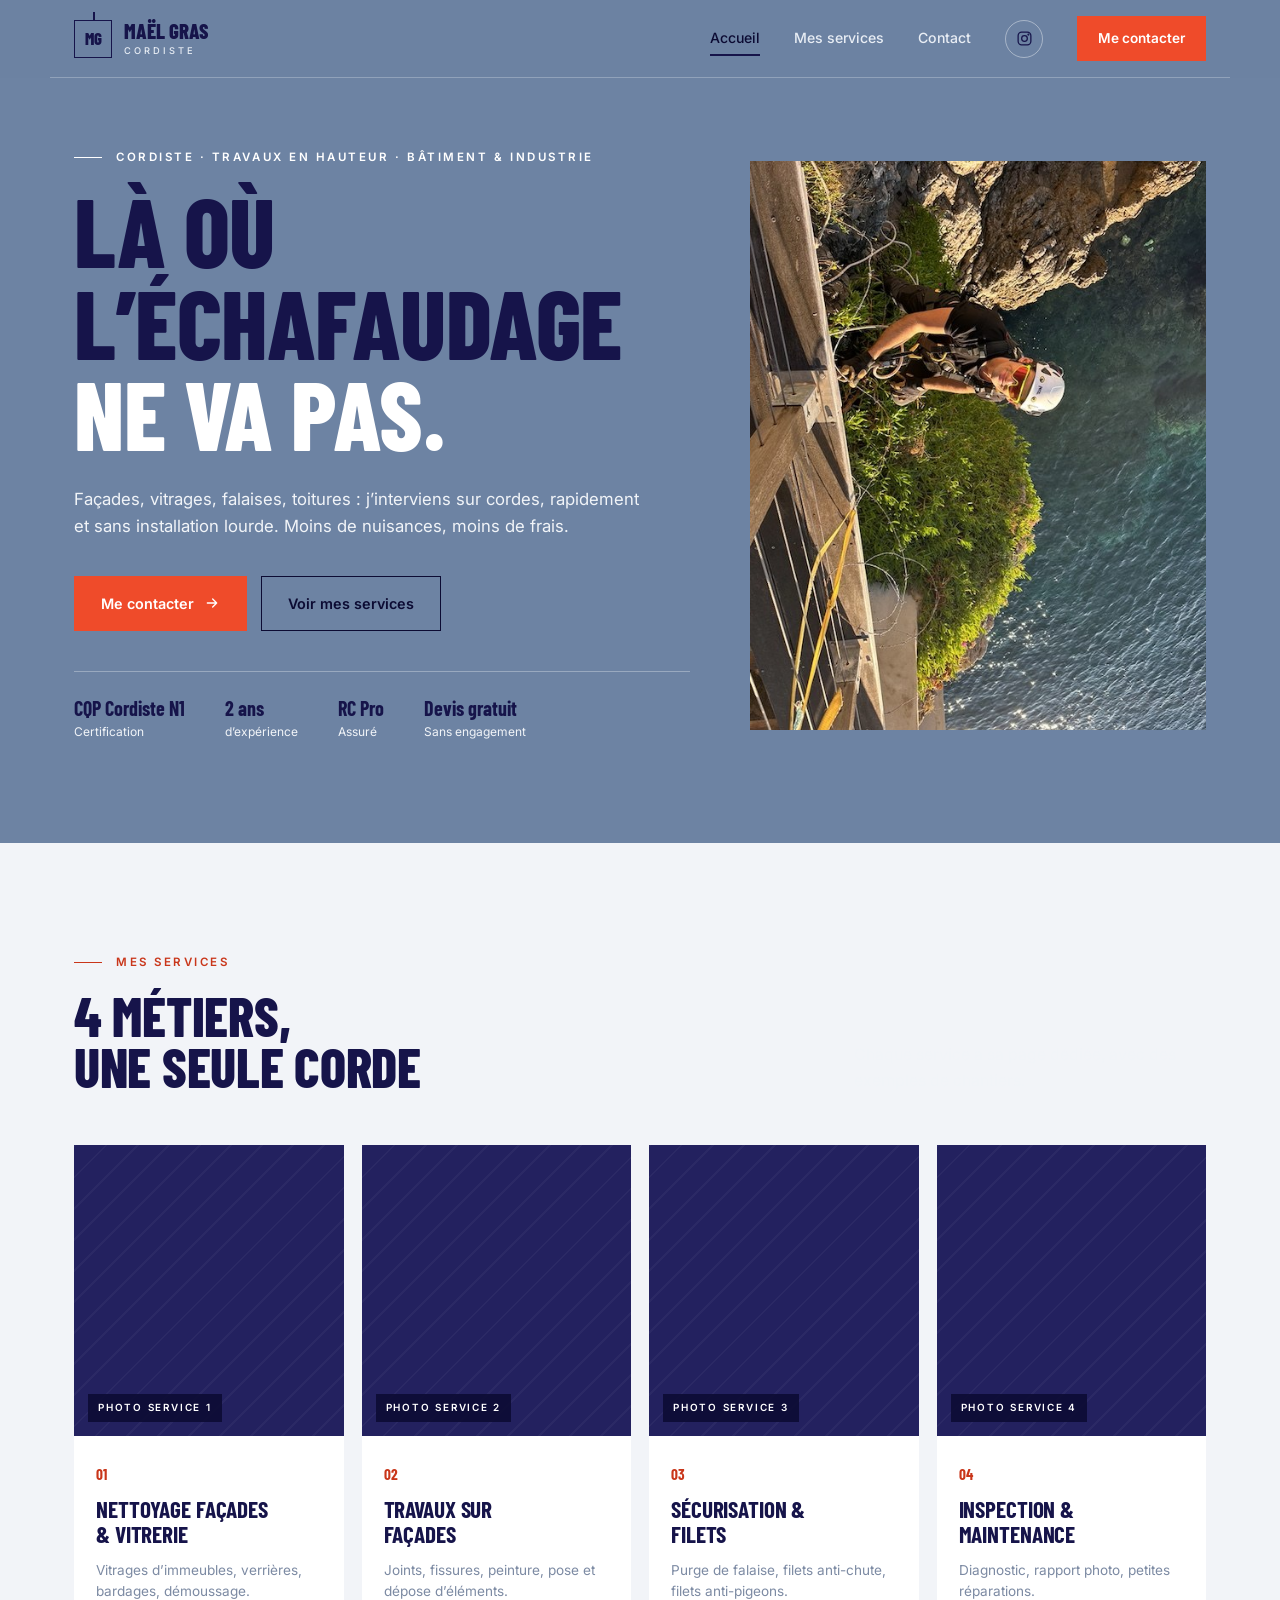
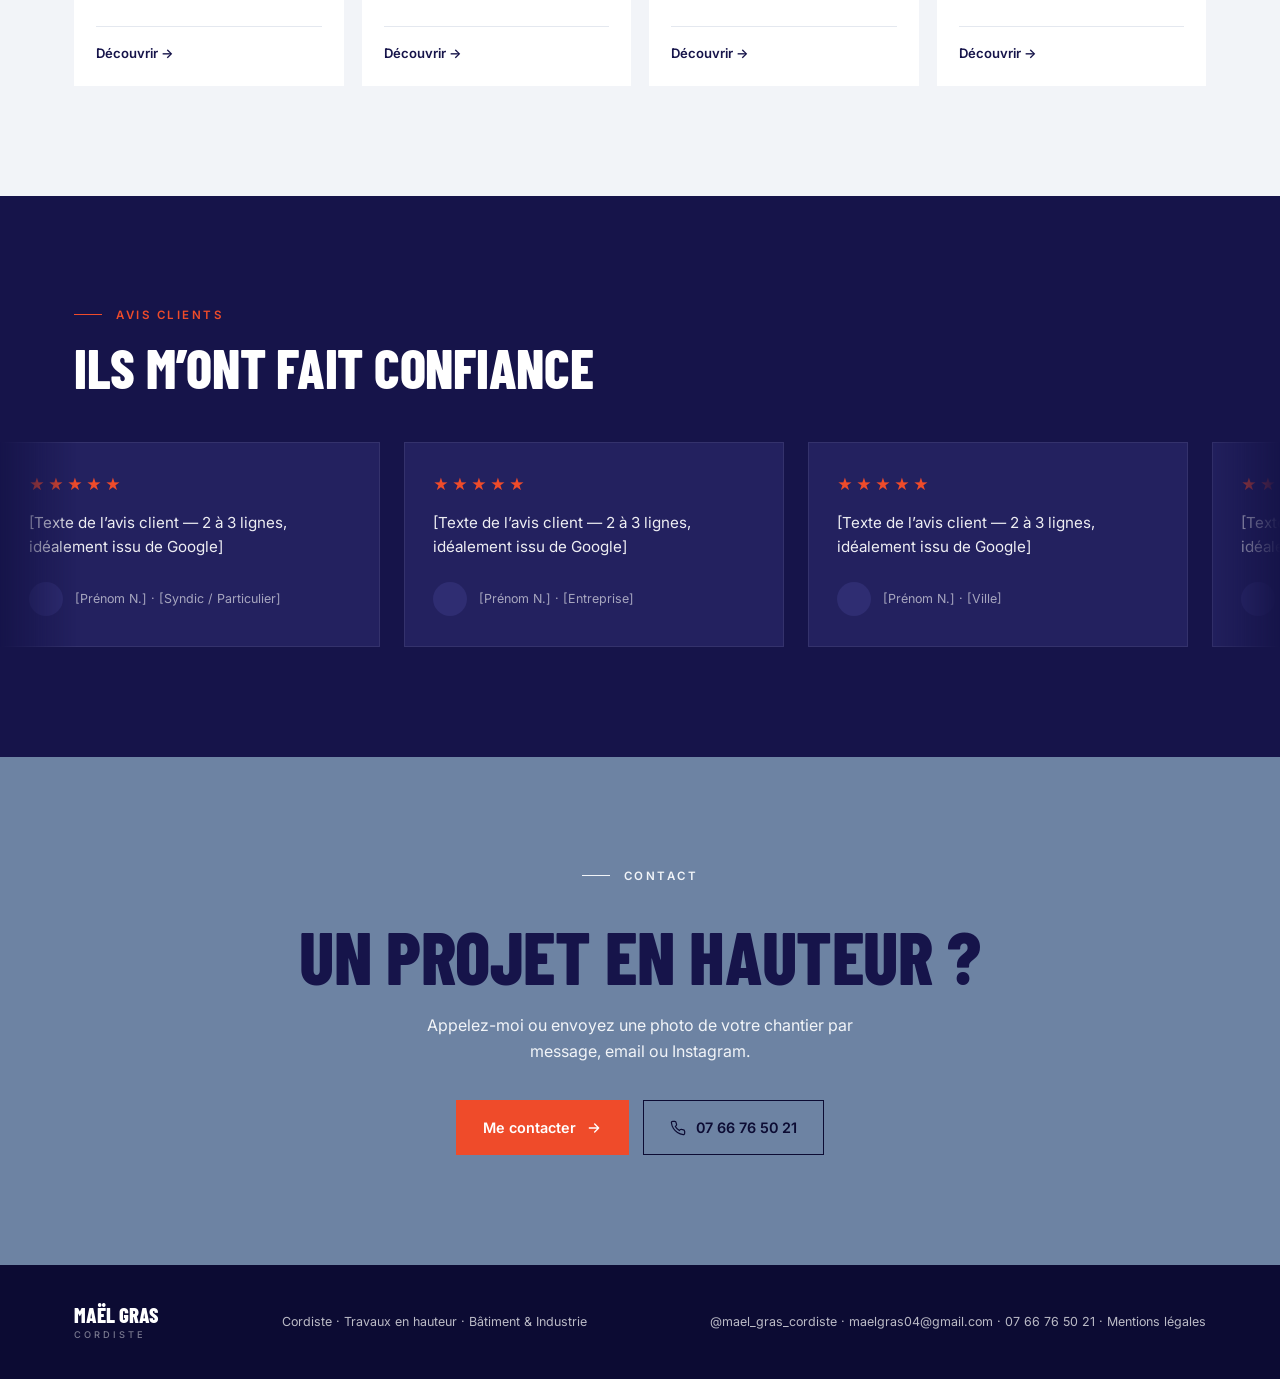
==== index.html @ 6c063305 "Accueil : nouvelle photo en bord de falaise Co-Authored-By: Claude Opus 5.5 <noreply@anthropic.com> " ====
<!doctype html>
<html lang="fr">
<head>
  <meta charset="utf-8">
  <meta name="viewport" content="width=device-width, initial-scale=1">
  <title>Maël Gras — Cordiste · Travaux en hauteur, bâtiment & industrie</title>
  <meta name="description" content="Maël Gras, cordiste : nettoyage de façades et vitrerie, travaux sur façades, sécurisation et filets, inspection et maintenance. Interventions sur cordes, sans échafaudage.">
  <meta name="theme-color" content="#16144a">
  <link rel="icon" href="data:image/svg+xml,%3Csvg xmlns='http://www.w3.org/2000/svg' viewBox='0 0 64 64'%3E%3Crect width='64' height='64' fill='%2316144a'/%3E%3Ctext x='32' y='43' font-family='Arial' font-weight='700' font-size='28' fill='%23ef4b2a' text-anchor='middle'%3EMG%3C/text%3E%3C/svg%3E">
  <link rel="preconnect" href="https://fonts.googleapis.com">
  <link rel="preconnect" href="https://fonts.gstatic.com" crossorigin>
  <link href="https://fonts.googleapis.com/css2?family=Barlow+Condensed:wght@700;800&amp;family=Inter:wght@400;500;600;700&amp;display=swap" rel="stylesheet">
  <link rel="stylesheet" href="assets/css/style.css">
</head>
<body>

<header class="site-header">
  <div class="wrap">
    <a class="brand" href="index.html" aria-label="Maël Gras, cordiste — accueil">
      <span class="brand-mark">MG</span>
      <span class="brand-name">Maël Gras<small>CORDISTE</small></span>
    </a>
    <button class="menu-toggle" type="button" aria-label="Ouvrir le menu" aria-expanded="false" aria-controls="main-nav"><svg viewBox="0 0 24 24" fill="none" stroke="currentColor" stroke-width="2" stroke-linecap="round" aria-hidden="true"><path d="M4 7h16M4 12h16M4 17h16"/></svg></button>
    <nav class="main-nav" id="main-nav" aria-label="Navigation principale">
      <a class="nav-link" href="index.html" aria-current="page">Accueil</a>
      <a class="nav-link" href="index.html#services">Mes services</a>
      <a class="nav-link" href="contact.html">Contact</a>
      <a class="icon-btn" href="https://www.instagram.com/mael_gras_cordiste/" target="_blank" rel="noopener" aria-label="Instagram @mael_gras_cordiste"><svg viewBox="0 0 24 24" fill="none" stroke="currentColor" stroke-width="1.8" stroke-linecap="round" stroke-linejoin="round" aria-hidden="true"><rect x="3" y="3" width="18" height="18" rx="5"/><circle cx="12" cy="12" r="4"/><circle cx="17.5" cy="6.5" r=".6" fill="currentColor"/></svg></a>
      <a class="btn btn-primary" href="contact.html">Me contacter</a>
    </nav>
  </div>
</header>

<main>
  <section class="hero">
    <div class="wrap">
      <div>
        <p class="eyebrow">Cordiste · Travaux en hauteur · Bâtiment &amp; Industrie</p>
        <h1>Là où<br>l’échafaudage<br><span class="accent">ne va pas.</span></h1>
        <p class="lead">Façades, vitrages, falaises, toitures : j’interviens sur cordes, rapidement et sans installation lourde. Moins de nuisances, moins de frais.</p>
        <div class="btn-row">
          <a class="btn btn-primary" href="contact.html">Me contacter <svg viewBox="0 0 24 24" fill="none" stroke="currentColor" stroke-width="2" stroke-linecap="round" stroke-linejoin="round" aria-hidden="true"><path d="M5 12h14M13 6l6 6-6 6"/></svg></a>
          <a class="btn btn-outline" href="#services">Voir mes services</a>
        </div>
        <div class="proofs">
          <div><strong>CQP Cordiste N1</strong><span>Certification</span></div>
          <div><strong>2 ans</strong><span>d’expérience</span></div>
          <div><strong>RC Pro</strong><span>Assuré</span></div>
          <div><strong>Devis gratuit</strong><span>Sans engagement</span></div>
        </div>
      </div>
      <div class="media"><img src="assets/img/mael-gras-cordiste-falaise.jpg" width="535" height="715" alt="Maël Gras, cordiste, sur cordes en bord de falaise au-dessus de la mer" fetchpriority="high"></div>
    </div>
  </section>

  <section class="section bg-beige" id="services">
    <div class="wrap">
      <div class="section-head">
        <div>
          <p class="eyebrow">Mes services</p>
          <h2>4 métiers,<br>une seule corde</h2>
        </div>
        <p>Chaque service a sa page dédiée, avec des exemples de chantiers.</p>
      </div>
      <div class="services-grid">
        <a class="service-card" href="nettoyage-facades-vitrerie.html">
          <div class="media"><span class="tag">Photo service 1</span></div>
          <div class="body">
            <span class="num">01</span>
            <h3>Nettoyage façades<br>&amp; vitrerie</h3>
            <p>Vitrages d’immeubles, verrières, bardages, démoussage.</p>
            <span class="more">Découvrir →</span>
          </div>
        </a>
        <a class="service-card" href="travaux-sur-facades.html">
          <div class="media"><span class="tag">Photo service 2</span></div>
          <div class="body">
            <span class="num">02</span>
            <h3>Travaux sur<br>façades</h3>
            <p>Joints, fissures, peinture, pose et dépose d’éléments.</p>
            <span class="more">Découvrir →</span>
          </div>
        </a>
        <a class="service-card" href="securisation-filets.html">
          <div class="media"><span class="tag">Photo service 3</span></div>
          <div class="body">
            <span class="num">03</span>
            <h3>Sécurisation &amp;<br>filets</h3>
            <p>Purge de falaise, filets anti-chute, filets anti-pigeons.</p>
            <span class="more">Découvrir →</span>
          </div>
        </a>
        <a class="service-card" href="inspection-maintenance.html">
          <div class="media"><span class="tag">Photo service 4</span></div>
          <div class="body">
            <span class="num">04</span>
            <h3>Inspection &amp;<br>maintenance</h3>
            <p>Diagnostic, rapport photo, petites réparations.</p>
            <span class="more">Découvrir →</span>
          </div>
        </a>
      </div>
    </div>
  </section>

  <section class="section bg-navy on-dark" id="avis">
    <div class="wrap">
      <div class="reviews-head">
        <div>
          <p class="eyebrow">Avis clients</p>
          <h2>Ils m’ont fait confiance</h2>
        </div>
      </div>
    </div>
    <div class="marquee" tabindex="0" aria-label="Avis clients (défilement, pause au survol)">
      <div class="marquee-track">
          <figure class="review">
            <div class="stars" aria-label="5 étoiles sur 5">★★★★★</div>
            <blockquote>[Texte de l’avis client — 2 à 3 lignes, idéalement issu de Google]</blockquote>
            <footer><span class="avatar" aria-hidden="true"></span><span>[Prénom N.] · [Syndic / Particulier]</span></footer>
          </figure>
          <figure class="review">
            <div class="stars" aria-label="5 étoiles sur 5">★★★★★</div>
            <blockquote>[Texte de l’avis client — 2 à 3 lignes, idéalement issu de Google]</blockquote>
            <footer><span class="avatar" aria-hidden="true"></span><span>[Prénom N.] · [Entreprise]</span></footer>
          </figure>
          <figure class="review">
            <div class="stars" aria-label="5 étoiles sur 5">★★★★★</div>
            <blockquote>[Texte de l’avis client — 2 à 3 lignes, idéalement issu de Google]</blockquote>
            <footer><span class="avatar" aria-hidden="true"></span><span>[Prénom N.] · [Ville]</span></footer>
          </figure>
          <figure class="review">
            <div class="stars" aria-label="5 étoiles sur 5">★★★★★</div>
            <blockquote>[Texte de l’avis client — 2 à 3 lignes, idéalement issu de Google]</blockquote>
            <footer><span class="avatar" aria-hidden="true"></span><span>[Prénom N.] · [Ville]</span></footer>
          </figure>
      </div>
    </div>
  </section>

  <section class="section cta-center">
    <div class="wrap">
      <p class="eyebrow center">Contact</p>
      <h2>Un projet en hauteur ?</h2>
      <p>Appelez-moi ou envoyez une photo de votre chantier par message, email ou Instagram.</p>
      <div class="btn-row">
        <a class="btn btn-primary" href="contact.html">Me contacter <svg viewBox="0 0 24 24" fill="none" stroke="currentColor" stroke-width="2" stroke-linecap="round" stroke-linejoin="round" aria-hidden="true"><path d="M5 12h14M13 6l6 6-6 6"/></svg></a>
        <a class="btn btn-outline" href="tel:+33766765021"><svg viewBox="0 0 24 24" fill="none" stroke="currentColor" stroke-width="1.8" stroke-linecap="round" stroke-linejoin="round" aria-hidden="true"><path d="M22 16.9v3a2 2 0 0 1-2.2 2 19.8 19.8 0 0 1-8.6-3.1 19.5 19.5 0 0 1-6-6A19.8 19.8 0 0 1 2.1 4.2 2 2 0 0 1 4.1 2h3a2 2 0 0 1 2 1.7c.1.9.4 1.8.7 2.7a2 2 0 0 1-.5 2.1L8 9.8a16 16 0 0 0 6 6l1.3-1.3a2 2 0 0 1 2.1-.4c.9.3 1.8.6 2.7.7a2 2 0 0 1 1.7 2z"/></svg> 07 66 76 50 21</a>
      </div>
    </div>
  </section>
</main>

<footer class="site-footer">
  <div class="wrap">
    <a class="brand-name" href="index.html" style="text-decoration:none">Maël Gras<small>CORDISTE</small></a>
    <span>Cordiste · Travaux en hauteur · Bâtiment &amp; Industrie</span>
    <span>
      <a href="https://www.instagram.com/mael_gras_cordiste/" target="_blank" rel="noopener">@mael_gras_cordiste</a> ·
      <a href="mailto:maelgras04@gmail.com">maelgras04@gmail.com</a> ·
      <a href="tel:+33766765021">07 66 76 50 21</a> ·
      <a href="mentions-legales.html">Mentions légales</a>
    </span>
  </div>
</footer>

<script src="assets/js/main.js"></script>
</body>
</html>
---- assets/css/style.css ----
/* ==========================================================
   Maël Gras — Cordiste
   Feuille de style commune à toutes les pages
   ========================================================== */

:root {
  --navy: #16144a;
  --navy-2: #23215f;
  --navy-3: #0c0b33;
  --orange: #ef4b2a;
  --orange-dark: #c9361a;
  --beige: #f2f4f8;
  --beige-line: #dde2eb;
  --white: #ffffff;
  --text: #16144a;
  --muted: #7c8aa3;
  --line: #e4e8ef;

  --font-title: "Barlow Condensed", "Arial Narrow", sans-serif;
  --font-body: "Inter", system-ui, -apple-system, "Segoe UI", Roboto, Arial, sans-serif;

  --wrap: 1180px;
  --gutter: 24px;
}

*, *::before, *::after { box-sizing: border-box; }

html { scroll-behavior: smooth; }

body {
  margin: 0;
  font-family: var(--font-body);
  font-size: 16px;
  line-height: 1.6;
  color: var(--text);
  background: var(--white);
  -webkit-font-smoothing: antialiased;
}

img { max-width: 100%; display: block; }
a { color: inherit; }

.wrap {
  max-width: var(--wrap);
  margin: 0 auto;
  padding: 0 var(--gutter);
}

/* ---------- Typo ---------- */

.display,
h1, h2, h3 {
  font-family: var(--font-title);
  font-weight: 800;
  text-transform: uppercase;
  line-height: 0.95;
  letter-spacing: -0.005em;
  margin: 0;
  color: var(--navy);
}

h1 { font-size: clamp(3rem, 7.5vw, 6.2rem); }
h2 { font-size: clamp(2.2rem, 4.6vw, 3.4rem); }
h3 { font-size: 1.45rem; font-weight: 700; line-height: 1.1; }

.accent { color: var(--orange); }

.eyebrow {
  display: flex;
  align-items: center;
  gap: 14px;
  margin: 0 0 18px;
  font-size: 0.72rem;
  font-weight: 600;
  letter-spacing: 0.22em;
  text-transform: uppercase;
  color: var(--orange-dark);
}
.eyebrow::before {
  content: "";
  width: 28px;
  height: 1px;
  background: currentColor;
}
.eyebrow.center { justify-content: center; }
.on-dark .eyebrow { color: var(--orange); }

.lead {
  font-size: 1.05rem;
  color: var(--muted);
  max-width: 34em;
}

/* ---------- Boutons ---------- */

.btn {
  display: inline-flex;
  align-items: center;
  justify-content: center;
  gap: 10px;
  padding: 15px 26px;
  font-family: var(--font-body);
  font-size: 0.9rem;
  font-weight: 600;
  text-decoration: none;
  border: 1.5px solid transparent;
  cursor: pointer;
  transition: background .2s, color .2s, border-color .2s, transform .2s;
}
.btn:hover { transform: translateY(-1px); }
.btn svg { width: 16px; height: 16px; flex: none; }

.btn-primary { background: var(--orange); color: var(--white); }
.btn-primary:hover { background: var(--orange-dark); }

.btn-outline { border-color: var(--navy); color: var(--navy); background: transparent; }
.btn-outline:hover { background: var(--navy); color: var(--white); }

.btn-navy { background: var(--navy); color: var(--white); }
.btn-navy:hover { background: var(--navy-3); }

.btn-row { display: flex; flex-wrap: wrap; gap: 14px; }

/* ---------- En-tête ---------- */

.site-header {
  position: sticky;
  top: 0;
  z-index: 50;
  background: rgba(255, 255, 255, 0.96);
  backdrop-filter: blur(8px);
}
.site-header .wrap {
  display: flex;
  align-items: center;
  justify-content: space-between;
  gap: 24px;
  height: 78px;
  border-bottom: 1px solid var(--line);
}

.brand {
  display: flex;
  align-items: center;
  gap: 12px;
  text-decoration: none;
}
.brand-mark {
  position: relative;
  display: grid;
  place-items: center;
  width: 38px;
  height: 38px;
  border: 1.5px solid var(--navy);
  font-family: var(--font-title);
  font-weight: 800;
  font-size: 1.05rem;
  color: var(--navy);
}
.brand-mark::before { /* la corde */
  content: "";
  position: absolute;
  top: -9px;
  left: 50%;
  width: 1.5px;
  height: 9px;
  background: var(--navy);
}
.brand-name {
  display: flex;
  flex-direction: column;
  font-family: var(--font-title);
  font-weight: 800;
  font-size: 1.3rem;
  line-height: 1;
  text-transform: uppercase;
  color: var(--navy);
}
.brand-name small {
  font-family: var(--font-body);
  font-size: 0.58rem;
  font-weight: 500;
  letter-spacing: 0.32em;
  color: var(--muted);
  margin-top: 4px;
}

.main-nav {
  display: flex;
  align-items: center;
  gap: 34px;
}
.main-nav a.nav-link {
  position: relative;
  color: #8a9bb5;
  font-size: 0.88rem;
  font-weight: 500;
  text-decoration: none;
  padding: 6px 0;
}
.main-nav a.nav-link::after {
  content: "";
  position: absolute;
  left: 0; right: 0; bottom: 0;
  height: 1.5px;
  background: var(--navy);
  transform: scaleX(0);
  transition: transform .2s;
}
.main-nav a.nav-link:hover,
.main-nav a.nav-link[aria-current="page"] { color: var(--navy); }
.main-nav a.nav-link:hover::after,
.main-nav a.nav-link[aria-current="page"]::after { transform: scaleX(1); }

.icon-btn {
  display: grid;
  place-items: center;
  width: 38px;
  height: 38px;
  border: 1px solid var(--line);
  border-radius: 50%;
  color: var(--navy);
  transition: background .2s, color .2s;
}
.icon-btn:hover { background: var(--navy); color: var(--white); }
.icon-btn svg { width: 17px; height: 17px; }

.main-nav .btn { padding: 11px 20px; font-size: 0.85rem; }

.menu-toggle {
  display: none;
  width: 44px;
  height: 44px;
  border: 1px solid var(--line);
  background: var(--white);
  cursor: pointer;
  color: var(--navy);
}
.menu-toggle svg { width: 22px; height: 22px; }

/* ---------- Sections ---------- */

.section { padding: 110px 0; }
.section.tight { padding: 80px 0; }
.bg-beige { background: var(--beige); }
.bg-navy { background: var(--navy); color: var(--white); }
.bg-navy h2, .bg-navy h3 { color: var(--white); }
.bg-orange { background: var(--orange); }

.section-head {
  display: flex;
  align-items: flex-end;
  justify-content: space-between;
  gap: 32px;
  flex-wrap: wrap;
  margin-bottom: 52px;
}
.section-head p:not(.eyebrow) { margin: 0; max-width: 22em; color: var(--muted); }

.note {
  font-size: 0.72rem;
  font-weight: 600;
  color: var(--orange-dark);
}

/* ---------- Photos / emplacements ---------- */

.media {
  position: relative;
  overflow: hidden;
  background:
    repeating-linear-gradient(135deg, rgba(255,255,255,.035) 0 2px, transparent 2px 22px),
    var(--navy-2);
}
.media img {
  width: 100%;
  height: 100%;
  object-fit: cover;
}
.media.sunset {
  background:
    repeating-linear-gradient(135deg, rgba(255,255,255,.035) 0 2px, transparent 2px 22px),
    linear-gradient(175deg, #1b2a4e 0%, #3d5680 45%, #9fb2cf 75%, #d9b9c0 100%);
}
.media .tag {
  position: absolute;
  left: 14px;
  bottom: 14px;
  padding: 6px 10px;
  background: rgba(12, 11, 51, 0.88);
  color: var(--white);
  font-size: 0.62rem;
  font-weight: 600;
  letter-spacing: 0.18em;
  text-transform: uppercase;
}
.media.sunset .tag { background: rgba(22, 20, 74, 0.8); }

/* ---------- Accueil : hero ---------- */

.hero { padding: 70px 0 100px; }
.hero .wrap {
  display: grid;
  grid-template-columns: 1.15fr 0.85fr;
  gap: 60px;
  align-items: center;
}
.hero h1 { margin-bottom: 28px; }
.hero .lead { margin: 0 0 36px; }
.hero .media { aspect-ratio: 4 / 5; }
.hero .media img { object-position: 50% 35%; }

.proofs {
  display: grid;
  grid-template-columns: repeat(4, auto);
  justify-content: start;
  gap: 40px;
  margin-top: 40px;
  padding-top: 26px;
  border-top: 1px solid var(--beige-line);
}
.proofs strong {
  display: block;
  font-family: var(--font-title);
  font-weight: 700;
  font-size: 1.25rem;
  line-height: 1;
}
.proofs span { font-size: 0.75rem; color: var(--muted); }

/* ---------- Accueil : cartes services ---------- */

.services-grid {
  display: grid;
  grid-template-columns: repeat(4, 1fr);
  gap: 18px;
}
.service-card {
  display: flex;
  flex-direction: column;
  background: var(--white);
  text-decoration: none;
  transition: transform .25s, box-shadow .25s;
}
.service-card:hover {
  transform: translateY(-4px);
  box-shadow: 0 18px 40px rgba(22, 20, 74, 0.12);
}
.service-card .media { aspect-ratio: 1 / 1.08; }
.service-card .body {
  display: flex;
  flex-direction: column;
  flex: 1;
  padding: 26px 22px 22px;
}
.num {
  font-family: var(--font-title);
  font-weight: 700;
  font-size: 0.95rem;
  color: var(--orange-dark);
  margin-bottom: 10px;
}
.service-card h3 { margin-bottom: 12px; }
.service-card p { margin: 0 0 24px; font-size: 0.85rem; color: var(--muted); line-height: 1.55; }
.service-card .more {
  margin-top: auto;
  padding-top: 16px;
  border-top: 1px solid var(--line);
  font-size: 0.82rem;
  font-weight: 600;
}
.service-card:hover .more { color: var(--orange-dark); }

/* ---------- Accueil : avis (bandeau défilant) ---------- */

.reviews-head {
  display: flex;
  align-items: center;
  justify-content: space-between;
  gap: 24px;
  flex-wrap: wrap;
  margin-bottom: 48px;
}
.marquee {
  overflow: hidden;
  -webkit-mask-image: linear-gradient(90deg, transparent, #000 6%, #000 94%, transparent);
          mask-image: linear-gradient(90deg, transparent, #000 6%, #000 94%, transparent);
}
.marquee-track {
  display: flex;
  gap: 24px;
  width: max-content;
  animation: marquee 45s linear infinite;
}
.marquee:hover .marquee-track,
.marquee:focus-within .marquee-track { animation-play-state: paused; }
@keyframes marquee {
  to { transform: translateX(calc(-50% - 12px)); }
}
.review {
  margin: 0;
  width: 380px;
  flex: none;
  padding: 30px 28px;
  background: var(--navy-2);
  border: 1px solid rgba(255, 255, 255, 0.08);
}
.stars { color: var(--orange); letter-spacing: 3px; font-size: 0.95rem; }
.review blockquote {
  margin: 14px 0 22px;
  font-size: 0.95rem;
  line-height: 1.6;
  color: rgba(255, 255, 255, 0.92);
}
.review footer {
  display: flex;
  align-items: center;
  gap: 12px;
  font-size: 0.78rem;
  color: rgba(255, 255, 255, 0.6);
}
.avatar {
  width: 34px;
  height: 34px;
  border-radius: 50%;
  background: #2f2d72;
  display: grid;
  place-items: center;
  font-weight: 600;
  color: var(--white);
  font-size: 0.8rem;
}

/* ---------- Bloc CTA centré ---------- */

.cta-center { text-align: center; }
.cta-center h2 { font-size: clamp(2.6rem, 6vw, 4.6rem); margin-bottom: 22px; }
.cta-center p { margin: 0 auto 36px; max-width: 30em; color: var(--muted); }
.cta-center .btn-row { justify-content: center; }

/* ---------- Pages services ---------- */

.breadcrumb {
  padding: 18px 0 0;
  font-size: 0.75rem;
  color: var(--muted);
}
.breadcrumb a { text-decoration: none; }
.breadcrumb a:hover { text-decoration: underline; }
.breadcrumb strong { color: var(--navy); font-weight: 600; }

.service-hero { padding: 40px 0 90px; }
.service-hero .wrap {
  display: grid;
  grid-template-columns: 1fr 1fr;
  gap: 60px;
  align-items: center;
}
.service-hero .kicker {
  font-family: var(--font-title);
  font-weight: 700;
  font-size: 1.05rem;
  color: var(--orange-dark);
  margin-bottom: 18px;
}
.service-hero h1 { font-size: clamp(3rem, 6.4vw, 5.2rem); margin-bottom: 26px; }
.service-hero .lead { margin: 0 0 34px; }
.service-hero .media { aspect-ratio: 1 / 1.1; }

.checklist {
  display: grid;
  grid-template-columns: repeat(3, 1fr);
  margin: 0;
  padding: 0;
  list-style: none;
  background: var(--white);
  border: 1px solid var(--beige-line);
}
.checklist li {
  display: flex;
  align-items: center;
  gap: 14px;
  padding: 22px 24px;
  font-size: 0.9rem;
  font-weight: 500;
  border-bottom: 1px solid var(--beige-line);
}
.checklist li:nth-last-child(-n+3) { border-bottom: 0; }
.check {
  flex: none;
  display: grid;
  place-items: center;
  width: 22px;
  height: 22px;
  border-radius: 50%;
  background: var(--orange);
  color: var(--white);
}
.check svg { width: 12px; height: 12px; }

.steps {
  display: grid;
  grid-template-columns: repeat(4, 1fr);
  gap: 20px;
  margin: 0;
  padding: 0;
  list-style: none;
}
.steps li {
  padding-top: 22px;
  border-top: 1px solid rgba(255, 255, 255, 0.18);
}
.steps li:first-child { border-top: 2px solid var(--orange); }
.steps .num { color: var(--orange); }
.steps h3 { font-size: 1.3rem; margin-bottom: 10px; }
.steps p { margin: 0; font-size: 0.85rem; color: rgba(255, 255, 255, 0.7); }

.gallery {
  display: grid;
  grid-template-columns: 2fr 1fr 1fr;
  grid-template-rows: 1fr 1fr;
  gap: 10px;
  aspect-ratio: 2 / 1;
}
.gallery .media { cursor: zoom-in; border: 0; padding: 0; width: 100%; height: 100%; }
.gallery .media:focus-visible { outline: 3px solid var(--orange); outline-offset: 2px; }
.gallery .main { grid-row: 1 / 3; }
.gallery .before-after {
  grid-column: 2 / 4;
  display: grid;
  grid-template-columns: 1fr 1fr;
}
.gallery .before-after .media.before { background-color: #3a3970; }

.cta-band { padding: 60px 0; }
.cta-band .wrap {
  display: flex;
  align-items: center;
  justify-content: space-between;
  gap: 24px;
  flex-wrap: wrap;
}
.cta-band h2 { font-size: clamp(2rem, 4.4vw, 3.2rem); }
.cta-band .btn-outline { border-color: var(--navy); }

.other-services {
  display: grid;
  grid-template-columns: repeat(3, 1fr);
  gap: 16px;
}
.other-services a {
  display: flex;
  align-items: center;
  justify-content: space-between;
  gap: 16px;
  padding: 26px 24px;
  border: 1px solid var(--beige-line);
  font-family: var(--font-title);
  font-weight: 700;
  font-size: 1.3rem;
  text-transform: uppercase;
  line-height: 1.05;
  text-decoration: none;
  transition: background .2s, color .2s, border-color .2s;
}
.other-services a:hover { background: var(--navy); color: var(--white); border-color: var(--navy); }

/* ---------- Page contact ---------- */

.contact-hero { padding: 70px 0 60px; }
.contact-hero .wrap {
  display: grid;
  grid-template-columns: 1fr 1fr;
  gap: 60px;
  align-items: end;
}
.contact-hero .lead { margin: 0 0 12px; }

.contact-cards {
  display: grid;
  grid-template-columns: repeat(3, 1fr);
  gap: 16px;
  padding-bottom: 100px;
}
.contact-card {
  display: flex;
  flex-direction: column;
  border: 1px solid var(--beige-line);
}
.contact-card .body { padding: 28px 24px 26px; flex: 1; }
.contact-card .ico {
  display: grid;
  place-items: center;
  width: 44px;
  height: 44px;
  margin-bottom: 26px;
  border-radius: 50%;
  background: var(--beige);
  color: var(--navy);
}
.contact-card .ico svg { width: 18px; height: 18px; }
.contact-card .label {
  font-size: 0.68rem;
  font-weight: 600;
  letter-spacing: 0.2em;
  text-transform: uppercase;
  color: var(--muted);
}
.contact-card .value {
  display: block;
  margin: 8px 0 12px;
  font-family: var(--font-title);
  font-weight: 700;
  font-size: 1.9rem;
  line-height: 1.05;
  text-decoration: none;
  overflow-wrap: anywhere;
}
.contact-card p { margin: 0; font-size: 0.85rem; color: var(--muted); }
.contact-card .actions {
  display: flex;
  border-top: 1px solid var(--beige-line);
}
.contact-card .actions a {
  flex: 1;
  padding: 18px 12px;
  text-align: center;
  font-size: 0.85rem;
  font-weight: 600;
  text-decoration: none;
  transition: background .2s, color .2s;
}
.contact-card .actions a:hover { background: var(--beige); }

.contact-card.featured { background: var(--navy); border-color: var(--navy); color: var(--white); }
.contact-card.featured .ico { background: var(--orange); }
.contact-card.featured .label,
.contact-card.featured p { color: rgba(255, 255, 255, 0.72); }
.contact-card.featured .actions { border-top-color: rgba(255, 255, 255, 0.15); }
.contact-card.featured .actions a:first-child { background: var(--orange); color: var(--white); }
.contact-card.featured .actions a:first-child:hover { background: var(--orange-dark); color: var(--white); }
.contact-card.featured .actions a:last-child:hover { background: var(--navy-3); }

.tips {
  display: grid;
  grid-template-columns: 0.8fr 1fr;
  gap: 80px;
}
.tips h2 { margin-bottom: 20px; }
.tips > div > p { margin: 0; color: rgba(255, 255, 255, 0.72); }
.tips ol { margin: 0; padding: 0; list-style: none; border-top: 1px solid rgba(255, 255, 255, 0.15); }
.tips li {
  display: grid;
  grid-template-columns: 44px 1fr;
  padding: 20px 0;
  border-bottom: 1px solid rgba(255, 255, 255, 0.15);
}
.tips li .num { margin: 0; color: var(--orange); font-size: 1.05rem; }
.tips li strong { display: block; font-weight: 500; }
.tips li span { font-size: 0.8rem; color: rgba(255, 255, 255, 0.6); }

.zone {
  display: grid;
  grid-template-columns: 1fr 1fr;
  gap: 60px;
  align-items: center;
}
.map {
  position: relative;
  aspect-ratio: 1 / 1;
  background:
    radial-gradient(circle at 50% 50%, var(--navy) 0 7px, #fff 7px 11px, transparent 11px),
    radial-gradient(circle at 50% 50%, rgba(239,75,42,.14) 0 25%, transparent 25.3%),
    linear-gradient(90deg, transparent 33%, var(--beige-line) 33% 33.4%, transparent 33.4% 76%, var(--beige-line) 76% 76.4%, transparent 76.4%),
    linear-gradient(0deg, transparent 22%, var(--beige-line) 22% 22.4%, transparent 22.4% 70%, var(--beige-line) 70% 70.4%, transparent 70.4%),
    var(--beige);
  border: 1px solid var(--beige-line);
  overflow: hidden;
}
.map iframe {
  position: absolute;
  inset: 0;
  width: 100%;
  height: 100%;
  border: 0;
  filter: saturate(0.6);
}
.zone h2 { margin-bottom: 30px; }
.zone dl { margin: 0; }
.zone dl div {
  display: flex;
  justify-content: space-between;
  gap: 20px;
  padding: 16px 0;
  border-bottom: 1px solid var(--line);
  font-size: 0.88rem;
}
.zone dt { color: var(--muted); }
.zone dd { margin: 0; font-weight: 600; text-align: right; }

/* ---------- Mentions légales ---------- */

.legal { padding: 70px 0 110px; }
.legal .wrap { max-width: 820px; }
.legal h1 { font-size: clamp(2.6rem, 6vw, 4.2rem); margin-bottom: 40px; }
.legal h2 { font-size: 1.6rem; margin: 44px 0 14px; }
.legal p:not(.eyebrow) { margin: 0; color: var(--muted); }
.legal p a, .legal dd a { color: var(--navy); }
.legal dl { margin: 0; border-top: 1px solid var(--line); }
.legal dl div {
  display: flex;
  justify-content: space-between;
  gap: 20px;
  padding: 13px 0;
  border-bottom: 1px solid var(--line);
  font-size: 0.92rem;
}
.legal dt { color: var(--muted); }
.legal dd { margin: 0; font-weight: 600; text-align: right; }
@media (max-width: 560px) {
  .legal dl div { flex-direction: column; gap: 2px; }
  .legal dd { text-align: left; }
}

/* ---------- Pied de page ---------- */

.site-footer { background: var(--navy-3); color: rgba(255, 255, 255, 0.72); padding: 40px 0; }
.site-footer .wrap {
  display: flex;
  align-items: center;
  justify-content: space-between;
  gap: 24px;
  flex-wrap: wrap;
  font-size: 0.78rem;
}
.site-footer .brand-name { color: var(--white); }
.site-footer .brand-name small { color: rgba(255, 255, 255, 0.45); }
.site-footer a { text-decoration: none; }
.site-footer a:hover { color: var(--white); text-decoration: underline; }

/* ---------- Visionneuse plein écran ---------- */

.lightbox {
  position: fixed;
  inset: 0;
  z-index: 100;
  display: none;
  align-items: center;
  justify-content: center;
  padding: 40px;
  background: rgba(12, 11, 51, 0.94);
}
.lightbox.open { display: flex; }
.lightbox-stage {
  width: min(1100px, 100%);
  aspect-ratio: 3 / 2;
  max-height: 85vh;
}
.lightbox-stage .media { width: 100%; height: 100%; }
.lightbox-stage img { width: 100%; height: 100%; object-fit: contain; background: #000; }
.lightbox-close {
  position: absolute;
  top: 18px;
  right: 18px;
  width: 46px;
  height: 46px;
  border: 1px solid rgba(255, 255, 255, 0.3);
  border-radius: 50%;
  background: transparent;
  color: var(--white);
  font-size: 1.6rem;
  line-height: 1;
  cursor: pointer;
}

/* ---------- Responsive ---------- */

@media (max-width: 1024px) {
  .services-grid { grid-template-columns: repeat(2, 1fr); }
  .steps { grid-template-columns: repeat(2, 1fr); row-gap: 36px; }
}

@media (max-width: 860px) {
  :root { --gutter: 20px; }
  .section { padding: 80px 0; }

  .menu-toggle { display: grid; place-items: center; }
  .main-nav {
    position: absolute;
    top: 78px;
    left: 0;
    right: 0;
    flex-direction: column;
    align-items: stretch;
    gap: 0;
    padding: 8px var(--gutter) 24px;
    background: var(--white);
    border-bottom: 1px solid var(--line);
    box-shadow: 0 20px 30px rgba(22, 20, 74, 0.08);
    display: none;
  }
  .main-nav.open { display: flex; }
  .main-nav a.nav-link { padding: 14px 0; border-bottom: 1px solid var(--line); }
  .main-nav a.nav-link::after { display: none; }
  .main-nav .icon-btn { margin: 16px 0; }
  .main-nav .btn { padding: 15px 20px; }

  .hero .wrap,
  .service-hero .wrap,
  .contact-hero .wrap,
  .tips,
  .zone { grid-template-columns: 1fr; gap: 40px; }
  .hero .media { aspect-ratio: 4 / 3; }
  .service-hero .media { aspect-ratio: 4 / 3; }

  .checklist { grid-template-columns: 1fr 1fr; }
  .checklist li:nth-last-child(-n+3) { border-bottom: 1px solid var(--beige-line); }
  .checklist li:nth-last-child(-n+2) { border-bottom: 0; }

  .gallery {
    grid-template-columns: 1fr 1fr;
    grid-template-rows: none;
    aspect-ratio: auto;
  }
  .gallery .main { grid-row: auto; grid-column: 1 / 3; aspect-ratio: 4 / 3; }
  .gallery > .media:not(.main) { aspect-ratio: 1 / 1; }
  .gallery .before-after { grid-column: 1 / 3; aspect-ratio: 2 / 1; }

  .other-services,
  .contact-cards { grid-template-columns: 1fr; }
}

@media (max-width: 560px) {
  .services-grid,
  .steps,
  .checklist { grid-template-columns: 1fr; }
  .service-card .media { aspect-ratio: 16 / 10; }
  .checklist li { border-bottom: 1px solid var(--beige-line) !important; }
  .checklist li:last-child { border-bottom: 0 !important; }
  .proofs { grid-template-columns: 1fr 1fr; gap: 22px; }
  .review { width: 300px; }
  .btn-row .btn { flex: 1 1 auto; }
  .site-footer .wrap { flex-direction: column; align-items: flex-start; }
  .lightbox { padding: 16px; }
}

@media (prefers-reduced-motion: reduce) {
  html { scroll-behavior: auto; }
  .marquee-track { animation: none; }
  .marquee { overflow-x: auto; }
}

/* ---------- Fond principal bleu-gris (à la place du blanc) ---------- */

:root { --page: #6d83a3; --on-page: #f1f4f8; }
body { background: var(--page); }
.site-header { background: rgba(109, 131, 163, 0.97); }
.site-header .wrap { border-bottom-color: rgba(255, 255, 255, 0.25); }
.main-nav a.nav-link { color: #e8edf4; }
.main-nav a.nav-link:hover,
.main-nav a.nav-link[aria-current="page"] { color: var(--navy-3); }
.brand-name small { color: #e8edf4; }
.icon-btn { border-color: rgba(255, 255, 255, 0.4); }

.hero .lead,
.service-hero .lead,
.contact-hero .lead,
.cta-center p,
.proofs span,
.breadcrumb,
.zone dt,
.section-head p:not(.eyebrow),
.legal p:not(.eyebrow),
.legal dt { color: var(--on-page); }
.breadcrumb strong { color: var(--navy-3); }
.hero .accent,
.contact-hero .accent { color: var(--white); }
.eyebrow,
.note,
.service-hero .kicker { color: var(--white); }
.bg-beige .eyebrow { color: var(--orange-dark); }
.proofs { border-top-color: rgba(255, 255, 255, 0.3); }
.btn-outline { border-color: var(--navy-3); color: var(--navy-3); }
.zone dl div,
.legal dl,
.legal dl div,
.other-services a,
.contact-card { border-color: rgba(255, 255, 255, 0.35); }
.contact-card:not(.featured) { background: var(--white); }
.legal p a, .legal dd a { color: var(--navy-3); }

@media (max-width: 860px) {
  .main-nav { background: var(--page); }
  .main-nav a.nav-link { border-bottom-color: rgba(255, 255, 255, 0.25); }
  .menu-toggle { background: transparent; border-color: rgba(255, 255, 255, 0.4); }
}
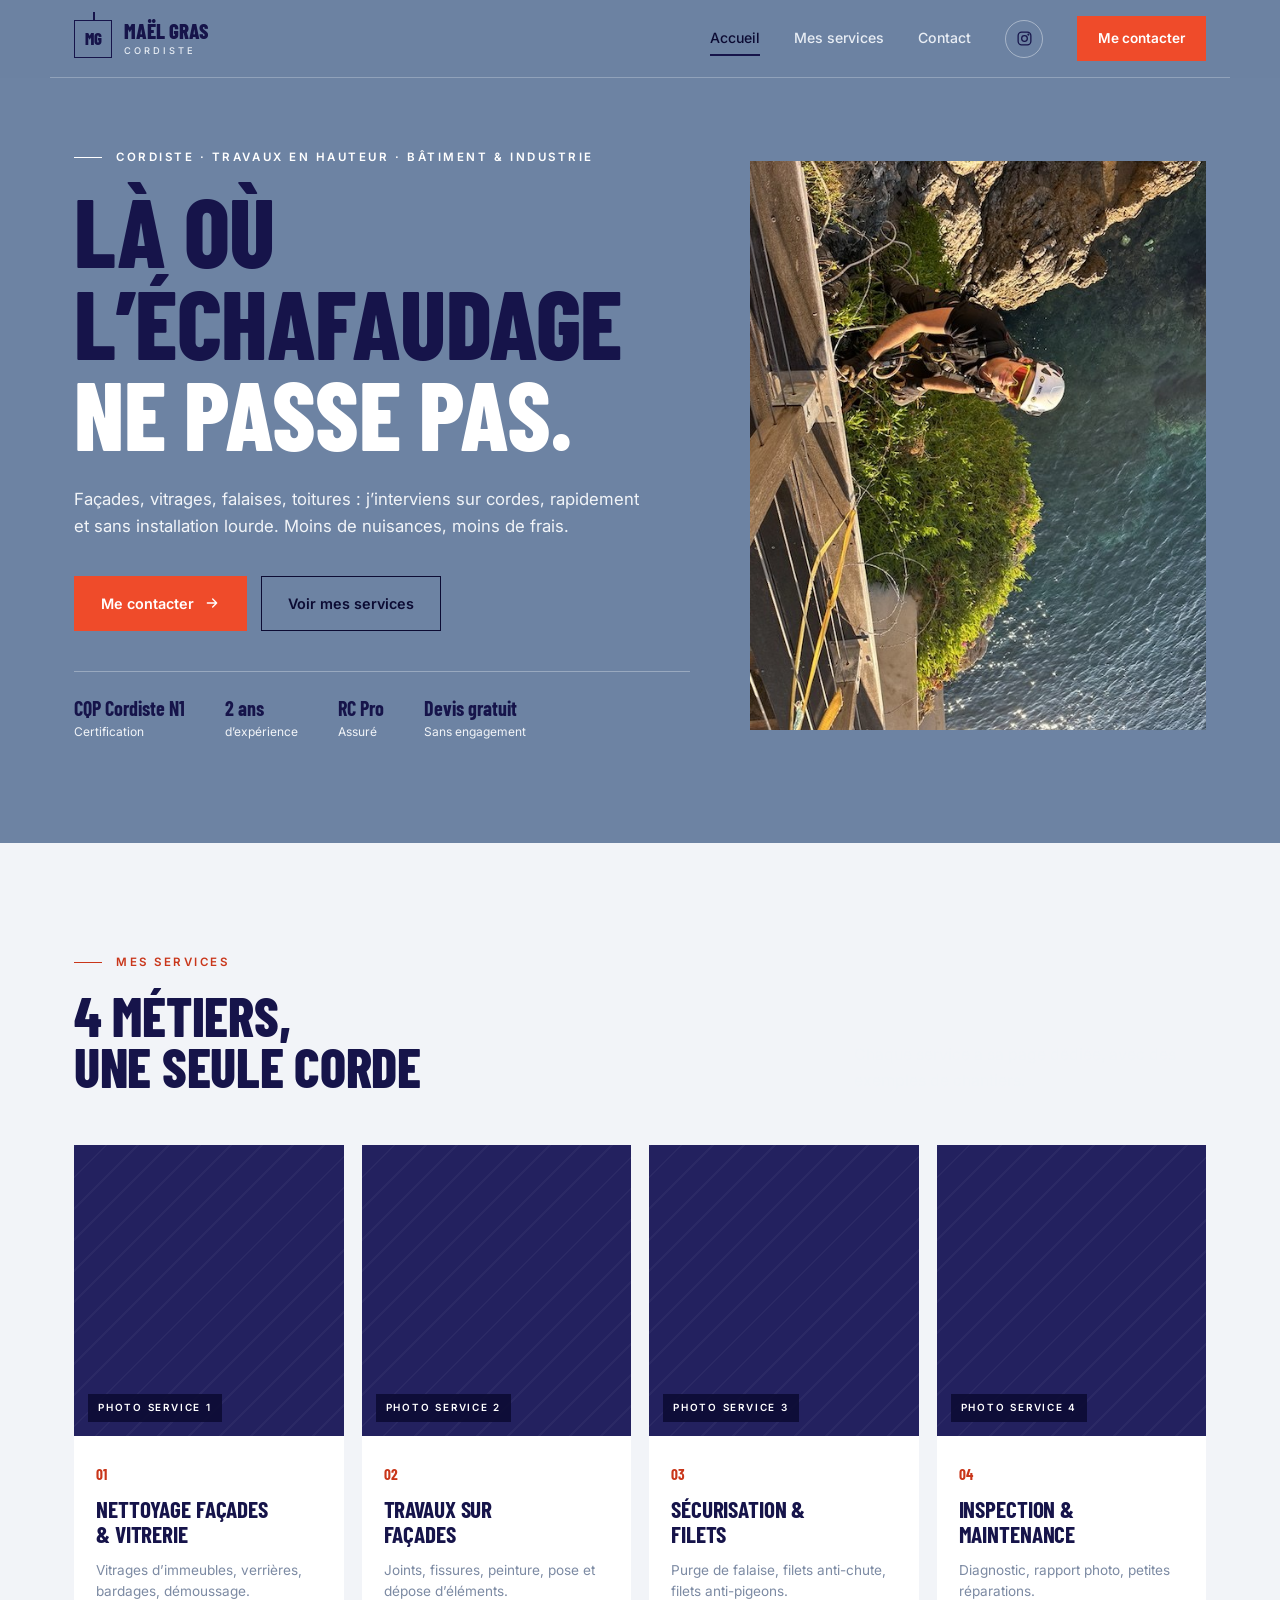
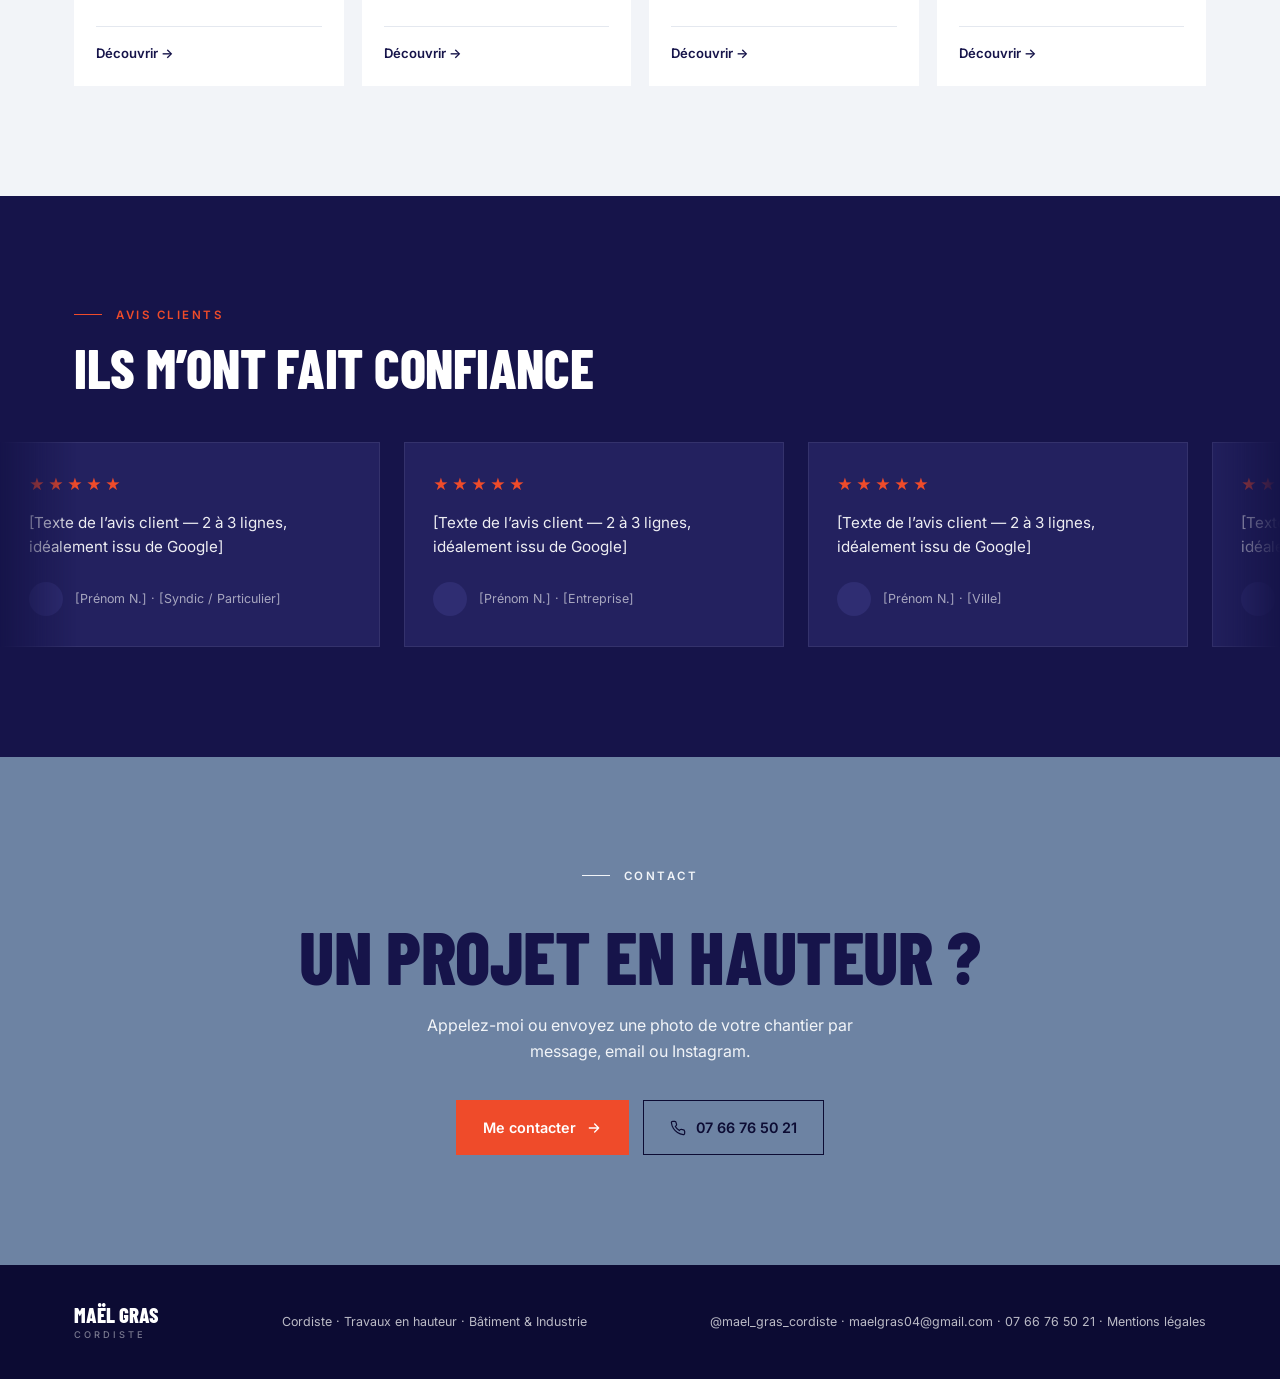
==== commit e3672c8e: "Accueil : « Là où l'échafaudage ne passe pas. » Co-Authored-By: Claude Opus 5.5 <noreply@anthropic.c" ====
--- a/index.html
+++ b/index.html
@@ -36,7 +36,7 @@
     <div class="wrap">
       <div>
         <p class="eyebrow">Cordiste · Travaux en hauteur · Bâtiment &amp; Industrie</p>
-        <h1>Là où<br>l’échafaudage<br><span class="accent">ne va pas.</span></h1>
+        <h1>Là où<br>l’échafaudage<br><span class="accent">ne passe pas.</span></h1>
         <p class="lead">Façades, vitrages, falaises, toitures : j’interviens sur cordes, rapidement et sans installation lourde. Moins de nuisances, moins de frais.</p>
         <div class="btn-row">
           <a class="btn btn-primary" href="contact.html">Me contacter <svg viewBox="0 0 24 24" fill="none" stroke="currentColor" stroke-width="2" stroke-linecap="round" stroke-linejoin="round" aria-hidden="true"><path d="M5 12h14M13 6l6 6-6 6"/></svg></a>
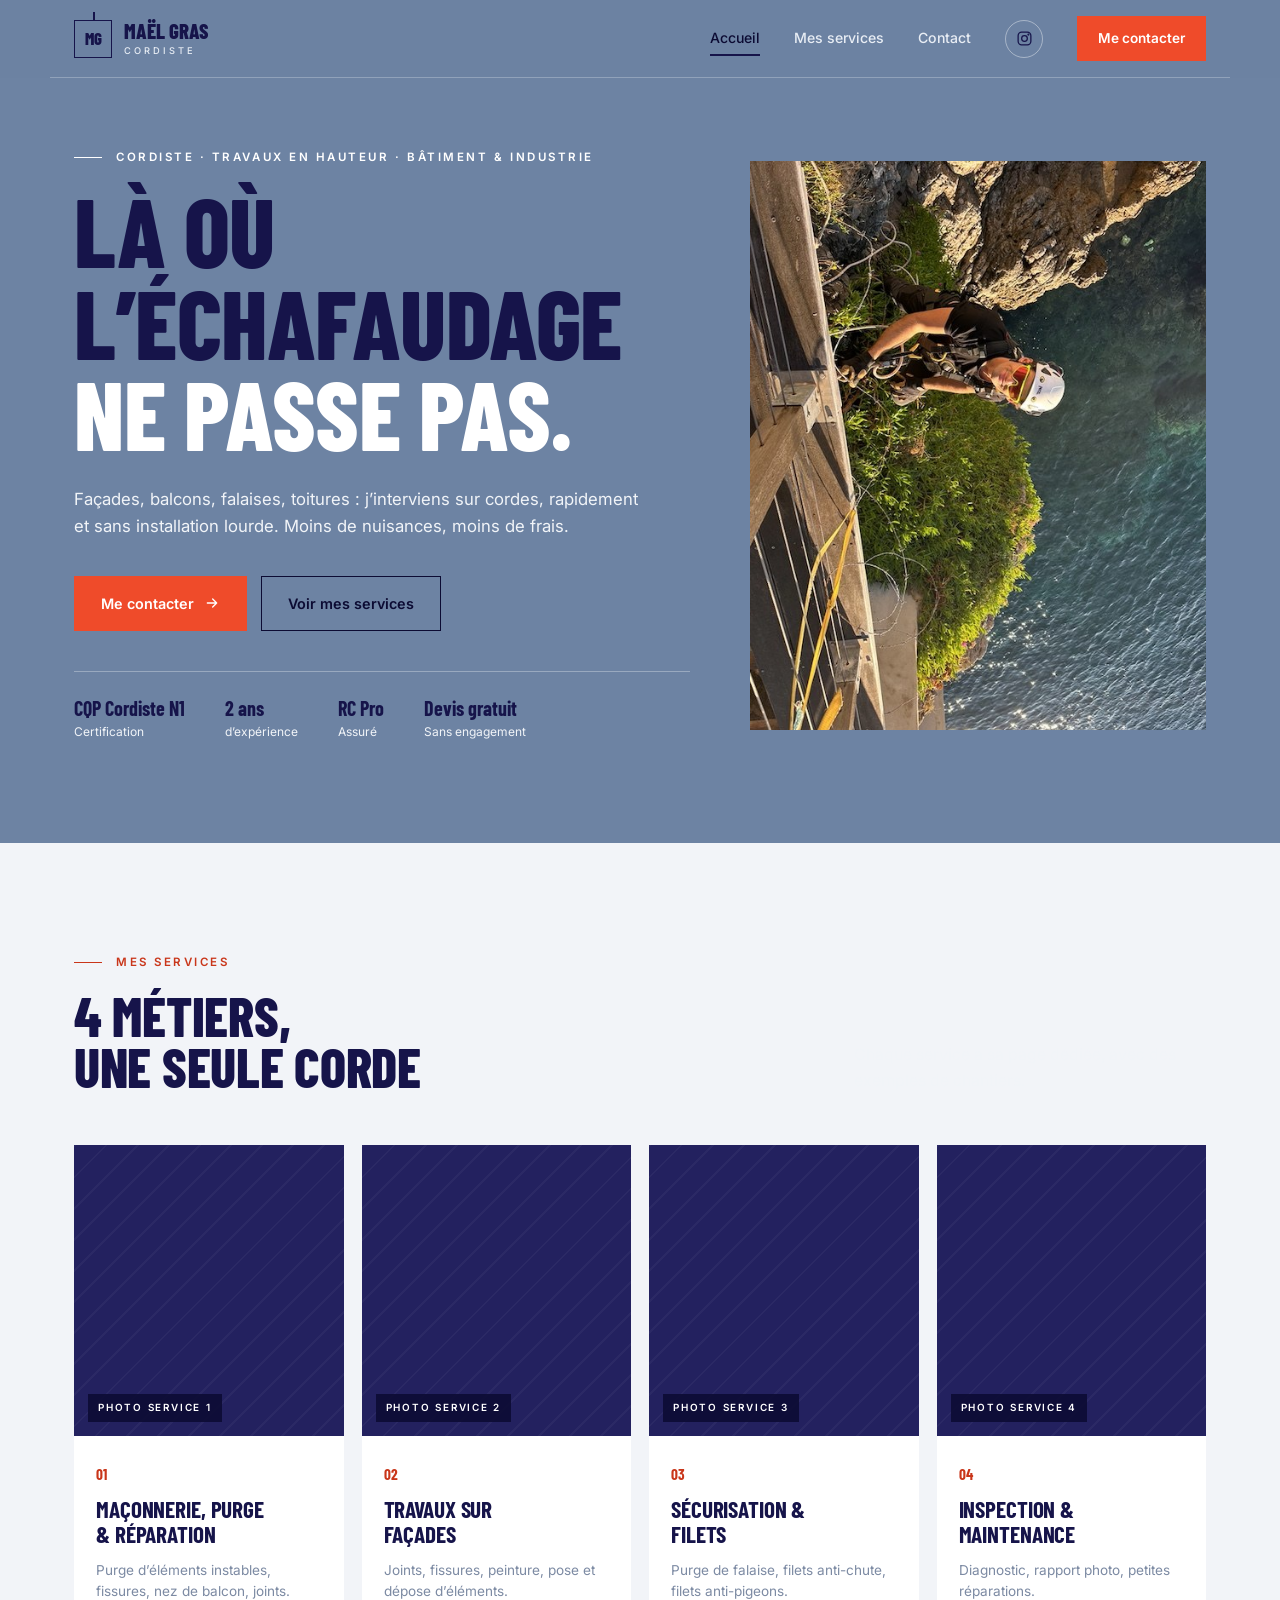
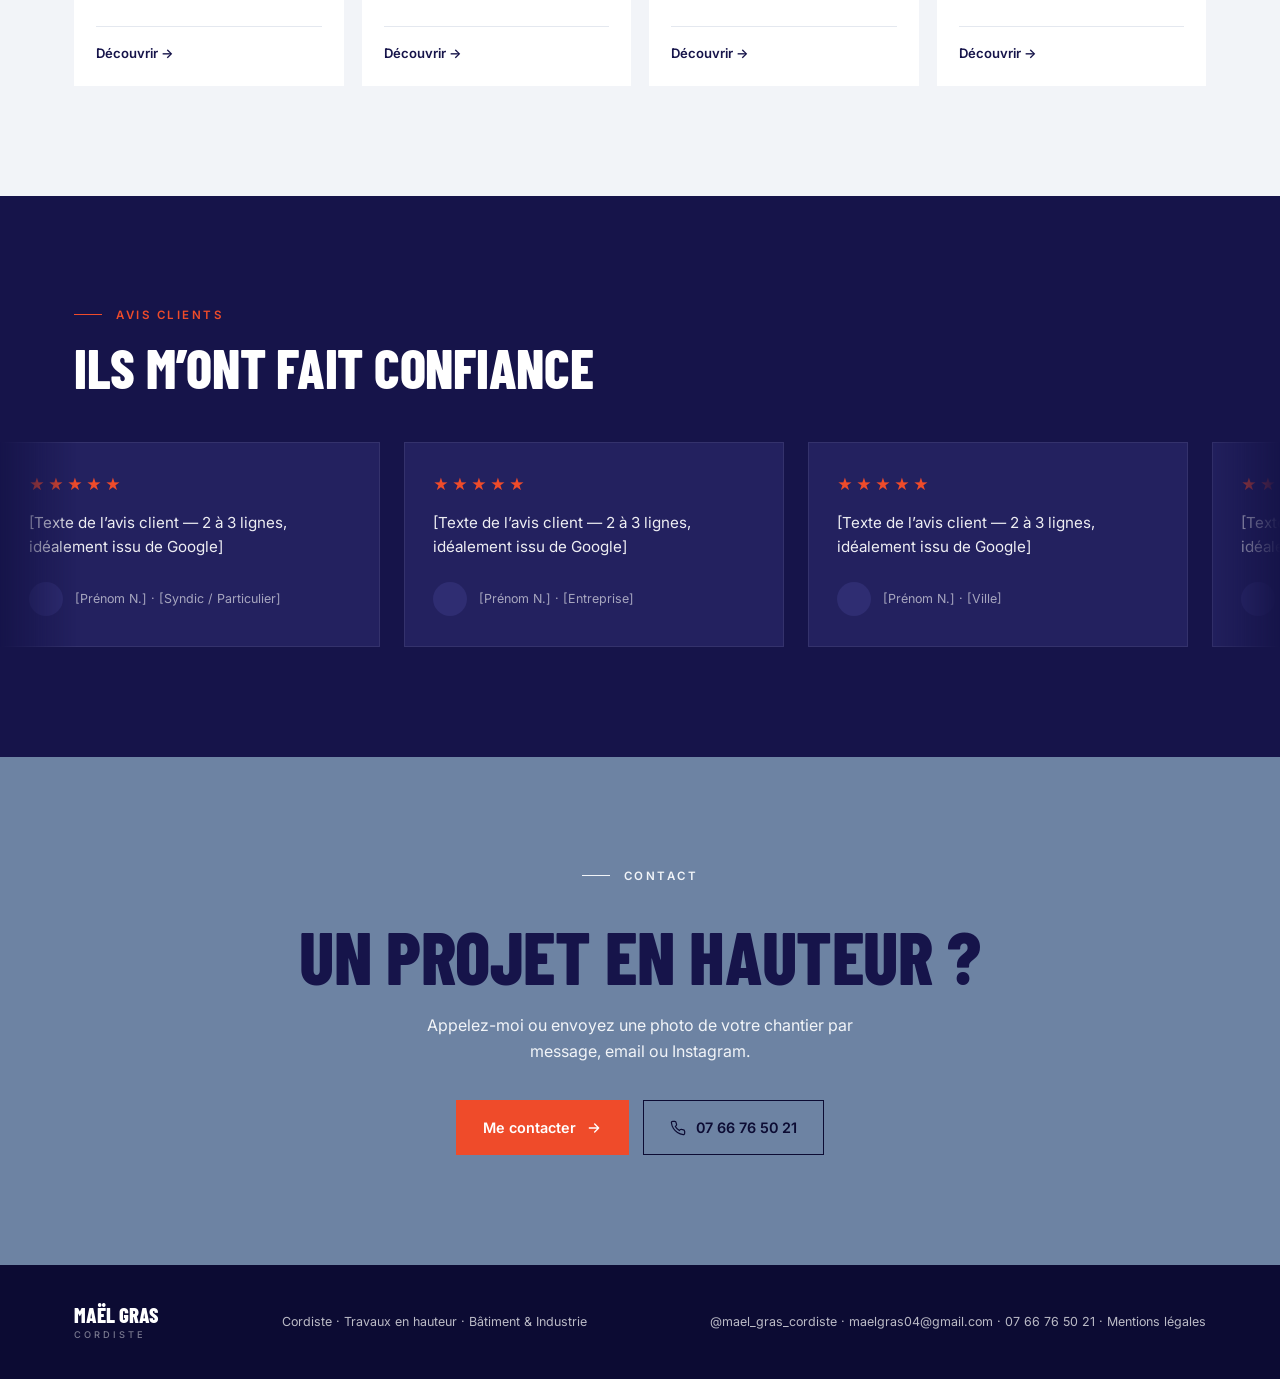
==== commit 45c45ec4: "Service 1 : maçonnerie, purge & réparation à la place du nettoyage Co-Authored-By: Claude Opus 5.5 <" ====
--- a/index.html
+++ b/index.html
@@ -4,7 +4,7 @@
   <meta charset="utf-8">
   <meta name="viewport" content="width=device-width, initial-scale=1">
   <title>Maël Gras — Cordiste · Travaux en hauteur, bâtiment & industrie</title>
-  <meta name="description" content="Maël Gras, cordiste : nettoyage de façades et vitrerie, travaux sur façades, sécurisation et filets, inspection et maintenance. Interventions sur cordes, sans échafaudage.">
+  <meta name="description" content="Maël Gras, cordiste : maçonnerie sur cordes (purge, fissures, nez de balcon), travaux sur façades, sécurisation et filets, inspection et maintenance. Interventions sur cordes, sans échafaudage.">
   <meta name="theme-color" content="#16144a">
   <link rel="icon" href="data:image/svg+xml,%3Csvg xmlns='http://www.w3.org/2000/svg' viewBox='0 0 64 64'%3E%3Crect width='64' height='64' fill='%2316144a'/%3E%3Ctext x='32' y='43' font-family='Arial' font-weight='700' font-size='28' fill='%23ef4b2a' text-anchor='middle'%3EMG%3C/text%3E%3C/svg%3E">
   <link rel="preconnect" href="https://fonts.googleapis.com">
@@ -37,7 +37,7 @@
       <div>
         <p class="eyebrow">Cordiste · Travaux en hauteur · Bâtiment &amp; Industrie</p>
         <h1>Là où<br>l’échafaudage<br><span class="accent">ne passe pas.</span></h1>
-        <p class="lead">Façades, vitrages, falaises, toitures : j’interviens sur cordes, rapidement et sans installation lourde. Moins de nuisances, moins de frais.</p>
+        <p class="lead">Façades, balcons, falaises, toitures : j’interviens sur cordes, rapidement et sans installation lourde. Moins de nuisances, moins de frais.</p>
         <div class="btn-row">
           <a class="btn btn-primary" href="contact.html">Me contacter <svg viewBox="0 0 24 24" fill="none" stroke="currentColor" stroke-width="2" stroke-linecap="round" stroke-linejoin="round" aria-hidden="true"><path d="M5 12h14M13 6l6 6-6 6"/></svg></a>
           <a class="btn btn-outline" href="#services">Voir mes services</a>
@@ -63,12 +63,12 @@
         <p>Chaque service a sa page dédiée, avec des exemples de chantiers.</p>
       </div>
       <div class="services-grid">
-        <a class="service-card" href="nettoyage-facades-vitrerie.html">
+        <a class="service-card" href="maconnerie-purge-reparation.html">
           <div class="media"><span class="tag">Photo service 1</span></div>
           <div class="body">
             <span class="num">01</span>
-            <h3>Nettoyage façades<br>&amp; vitrerie</h3>
-            <p>Vitrages d’immeubles, verrières, bardages, démoussage.</p>
+            <h3>Maçonnerie, purge<br>&amp; réparation</h3>
+            <p>Purge d’éléments instables, fissures, nez de balcon, joints.</p>
             <span class="more">Découvrir →</span>
           </div>
         </a>
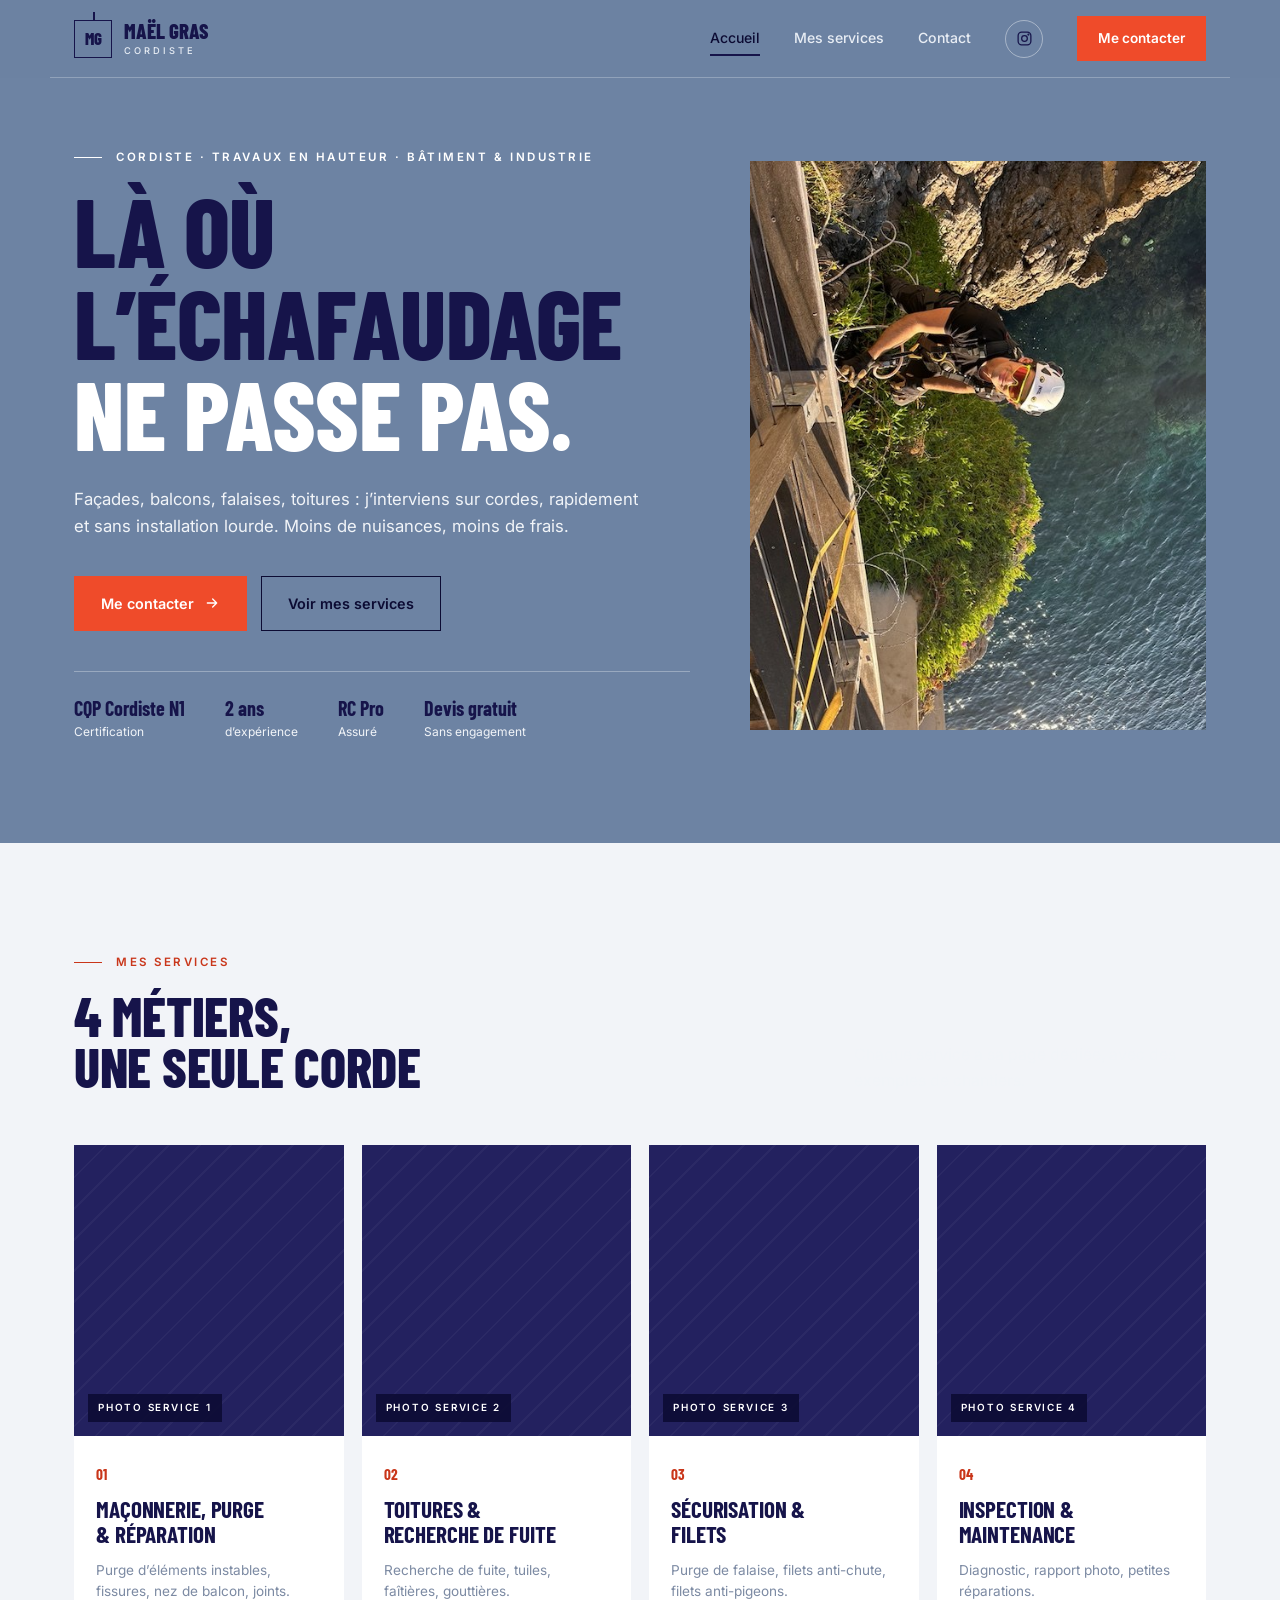
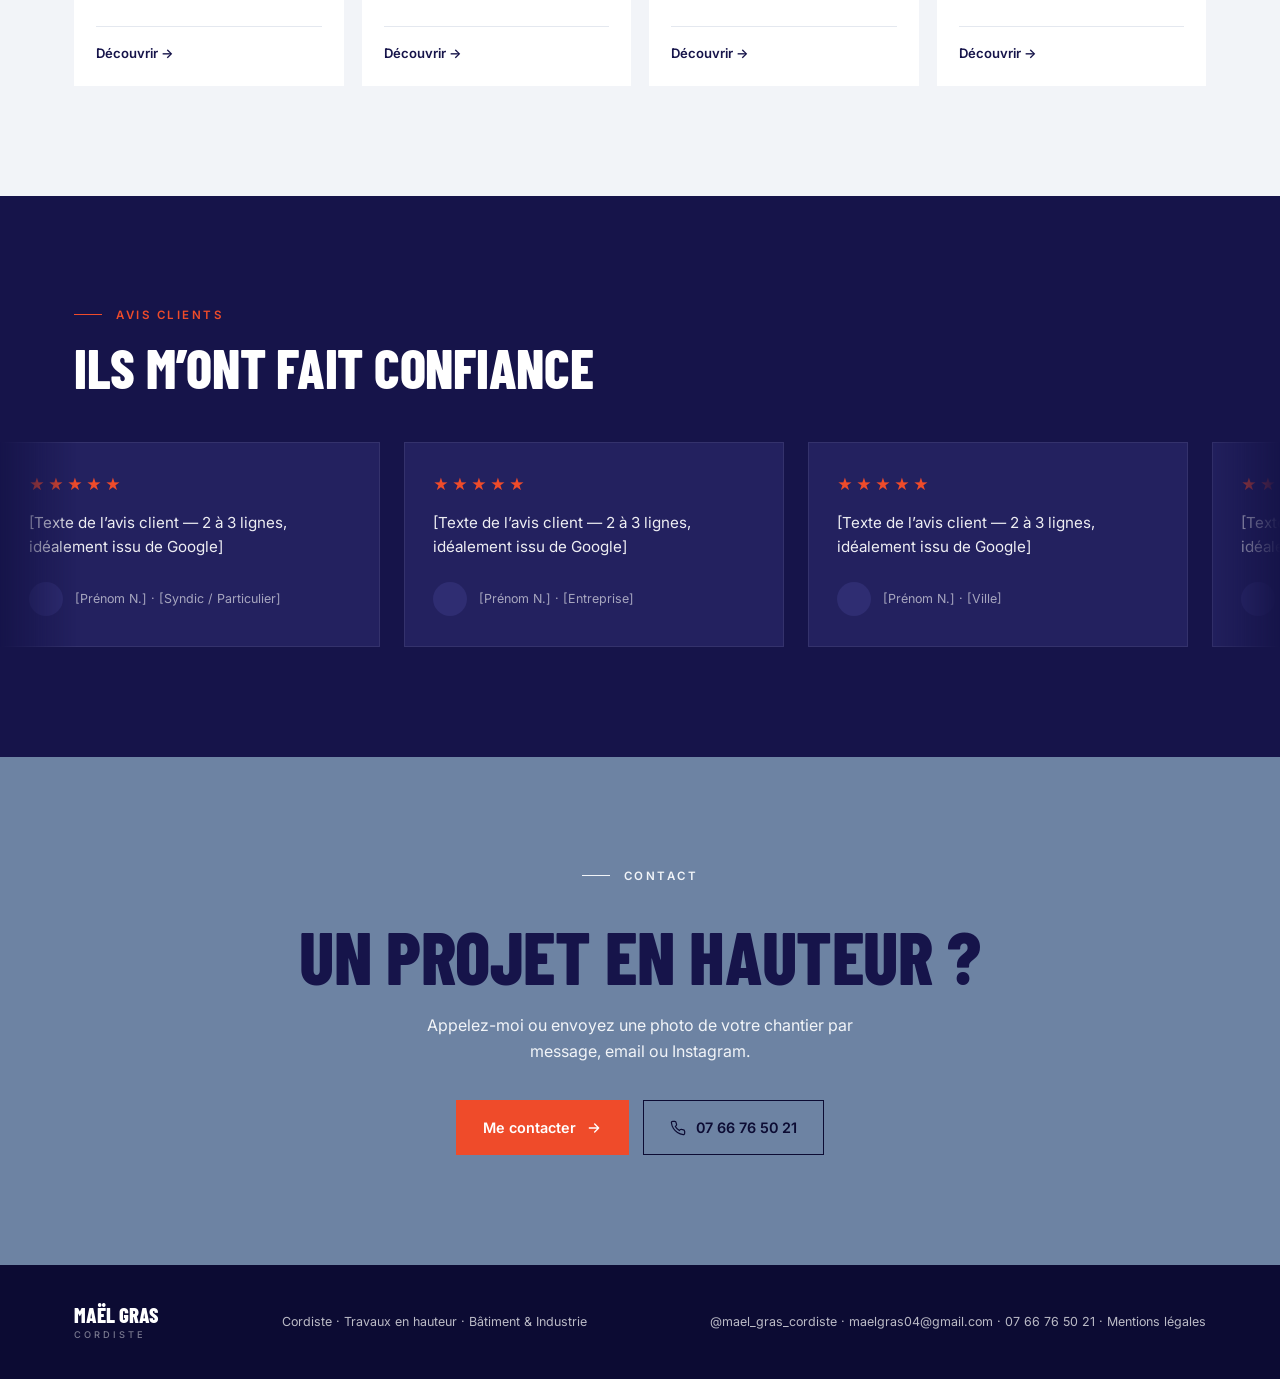
==== commit 3c9e278f: "Service 2 : toitures & recherche de fuite à la place des travaux sur façades Co-Authored-By: Claude " ====
--- a/index.html
+++ b/index.html
@@ -4,7 +4,7 @@
   <meta charset="utf-8">
   <meta name="viewport" content="width=device-width, initial-scale=1">
   <title>Maël Gras — Cordiste · Travaux en hauteur, bâtiment & industrie</title>
-  <meta name="description" content="Maël Gras, cordiste : maçonnerie sur cordes (purge, fissures, nez de balcon), travaux sur façades, sécurisation et filets, inspection et maintenance. Interventions sur cordes, sans échafaudage.">
+  <meta name="description" content="Maël Gras, cordiste : maçonnerie sur cordes (purge, fissures, nez de balcon), toitures et recherche de fuite, sécurisation et filets, inspection et maintenance. Interventions sur cordes, sans échafaudage.">
   <meta name="theme-color" content="#16144a">
   <link rel="icon" href="data:image/svg+xml,%3Csvg xmlns='http://www.w3.org/2000/svg' viewBox='0 0 64 64'%3E%3Crect width='64' height='64' fill='%2316144a'/%3E%3Ctext x='32' y='43' font-family='Arial' font-weight='700' font-size='28' fill='%23ef4b2a' text-anchor='middle'%3EMG%3C/text%3E%3C/svg%3E">
   <link rel="preconnect" href="https://fonts.googleapis.com">
@@ -72,12 +72,12 @@
             <span class="more">Découvrir →</span>
           </div>
         </a>
-        <a class="service-card" href="travaux-sur-facades.html">
+        <a class="service-card" href="toitures-recherche-de-fuite.html">
           <div class="media"><span class="tag">Photo service 2</span></div>
           <div class="body">
             <span class="num">02</span>
-            <h3>Travaux sur<br>façades</h3>
-            <p>Joints, fissures, peinture, pose et dépose d’éléments.</p>
+            <h3>Toitures &amp;<br>recherche de fuite</h3>
+            <p>Recherche de fuite, tuiles, faîtières, gouttières.</p>
             <span class="more">Découvrir →</span>
           </div>
         </a>
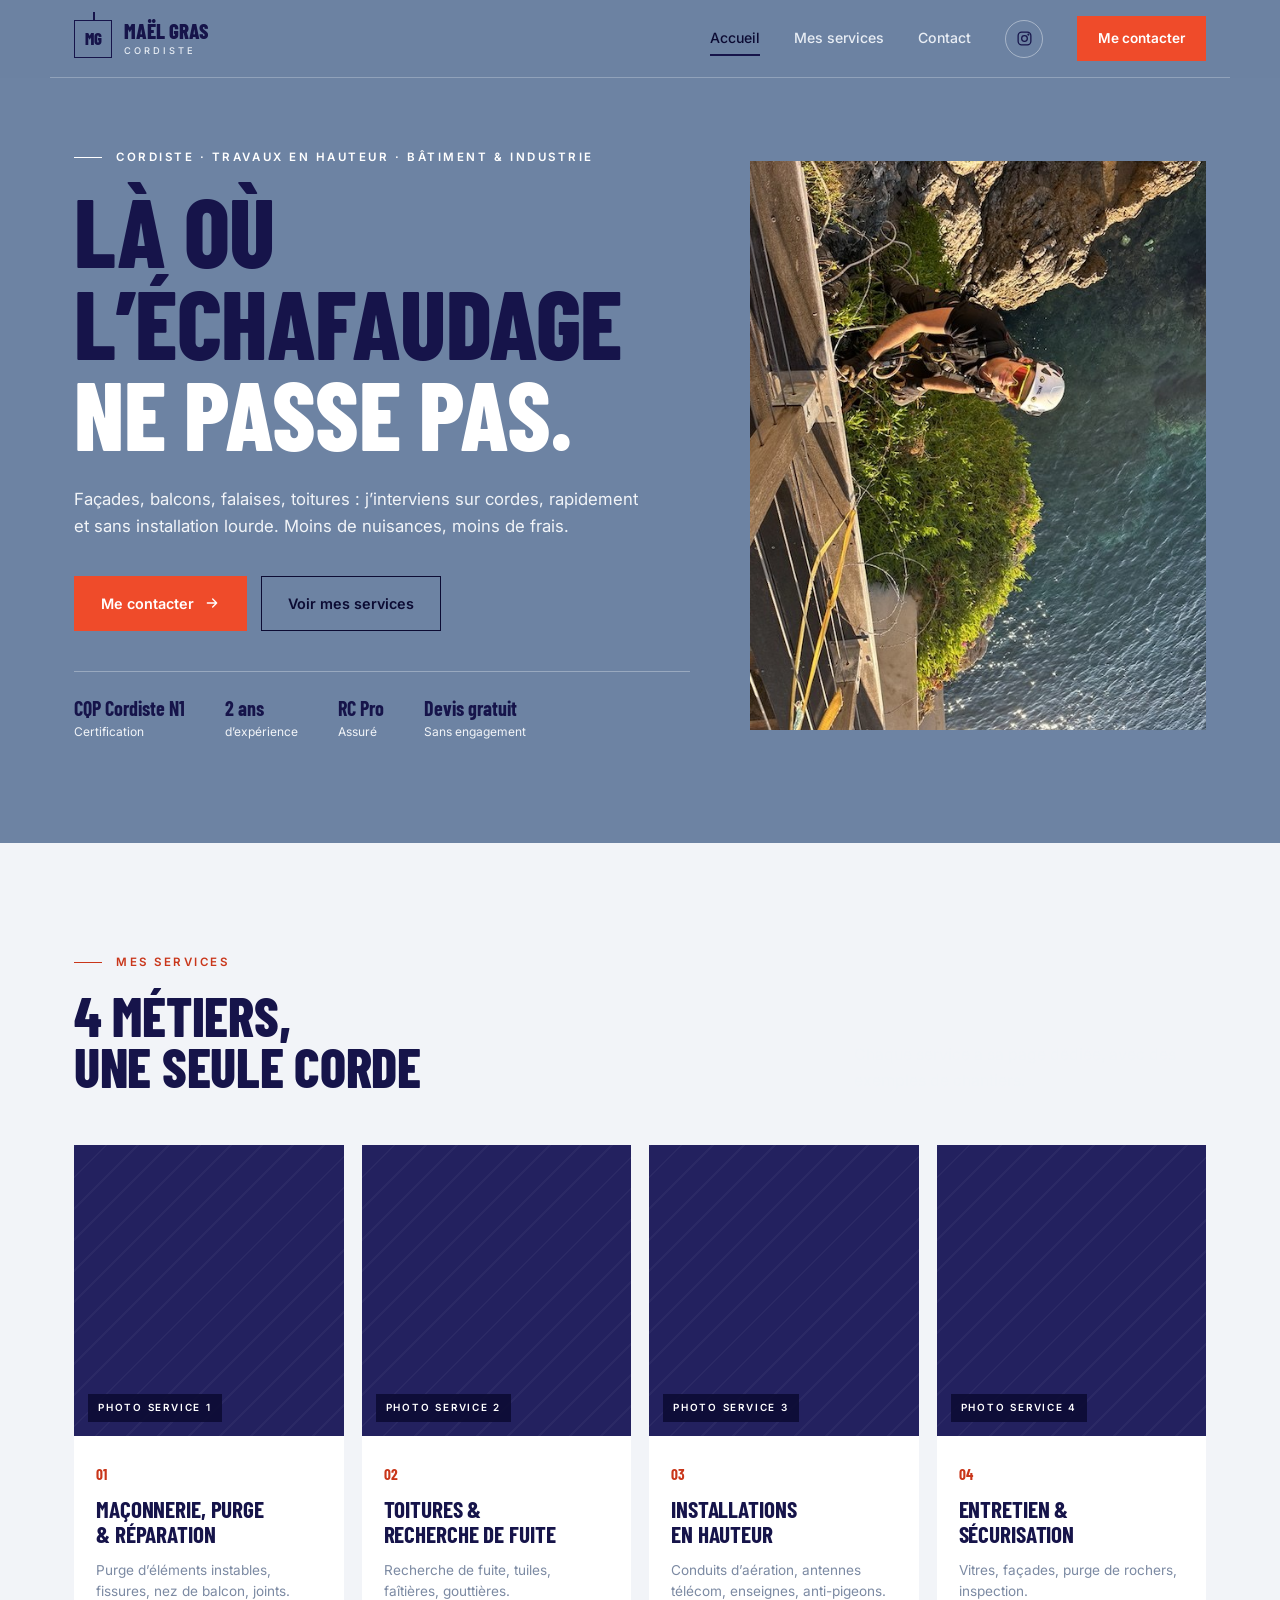
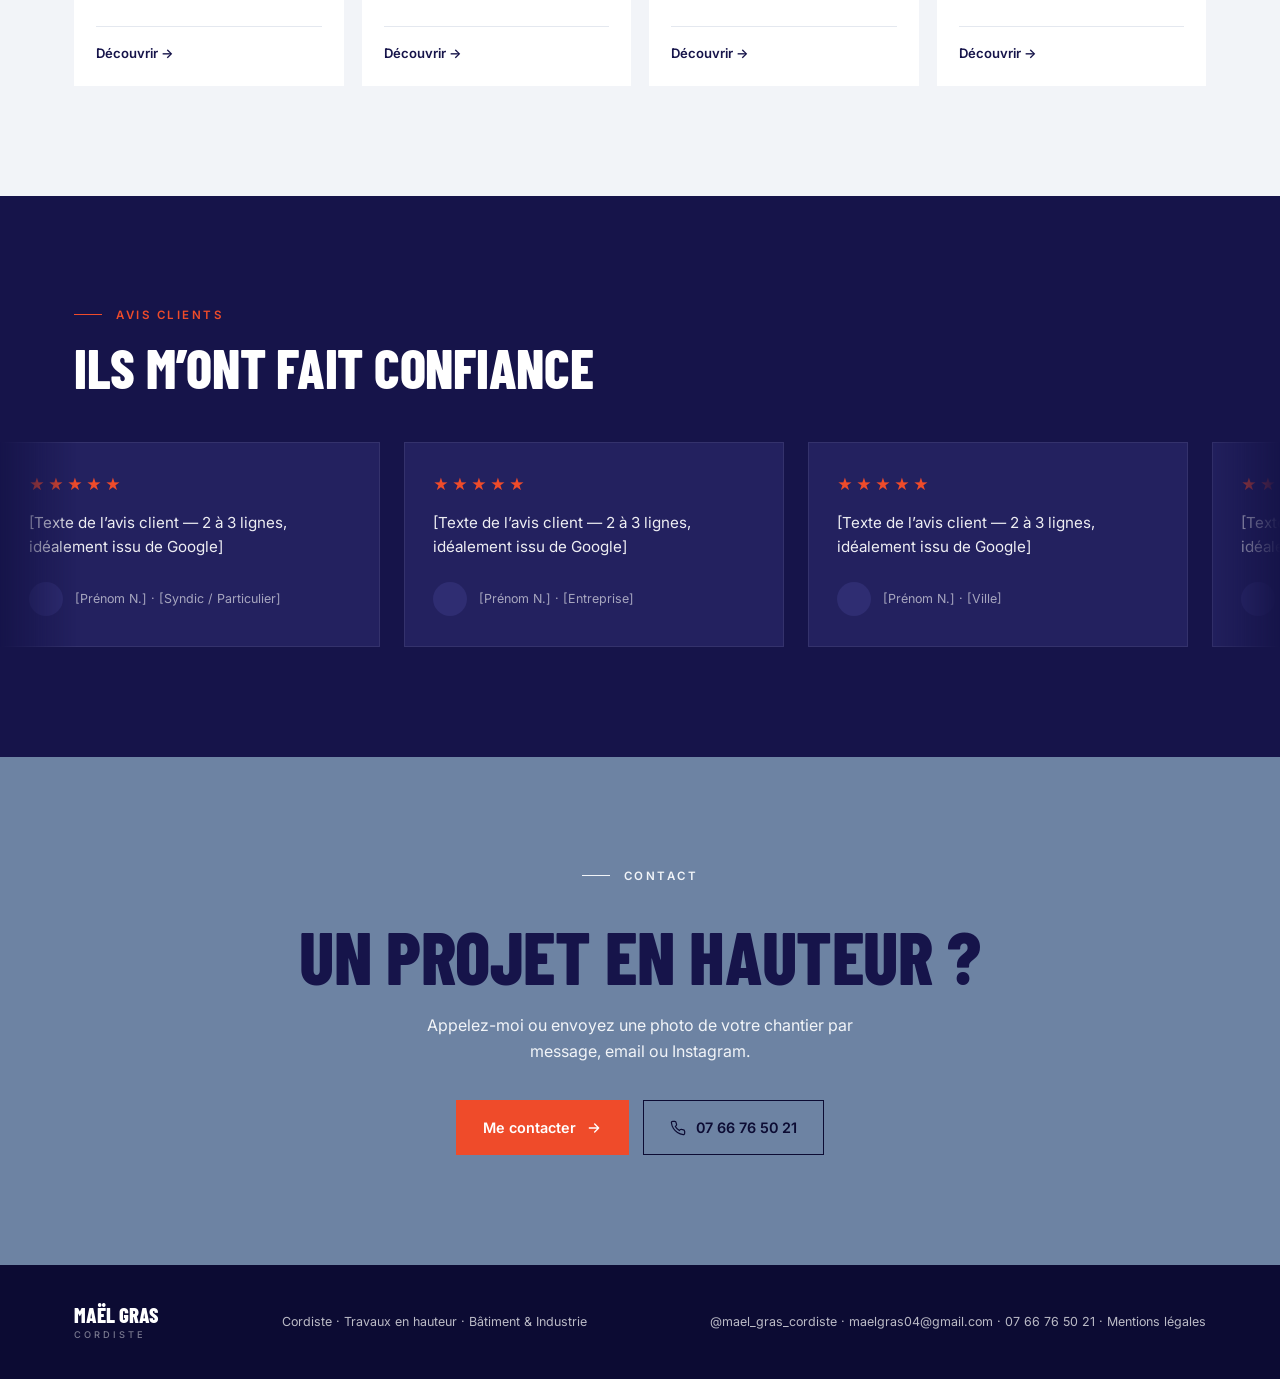
==== commit 49378953: "Services 3 et 4 : installations en hauteur, entretien & sécurisation Co-Authored-By: Claude Opus 5.5" ====
--- a/index.html
+++ b/index.html
@@ -4,7 +4,7 @@
   <meta charset="utf-8">
   <meta name="viewport" content="width=device-width, initial-scale=1">
   <title>Maël Gras — Cordiste · Travaux en hauteur, bâtiment & industrie</title>
-  <meta name="description" content="Maël Gras, cordiste : maçonnerie sur cordes (purge, fissures, nez de balcon), toitures et recherche de fuite, sécurisation et filets, inspection et maintenance. Interventions sur cordes, sans échafaudage.">
+  <meta name="description" content="Maël Gras, cordiste : maçonnerie sur cordes (purge, fissures, nez de balcon), toitures et recherche de fuite, installations en hauteur, entretien et sécurisation. Interventions sur cordes, sans échafaudage.">
   <meta name="theme-color" content="#16144a">
   <link rel="icon" href="data:image/svg+xml,%3Csvg xmlns='http://www.w3.org/2000/svg' viewBox='0 0 64 64'%3E%3Crect width='64' height='64' fill='%2316144a'/%3E%3Ctext x='32' y='43' font-family='Arial' font-weight='700' font-size='28' fill='%23ef4b2a' text-anchor='middle'%3EMG%3C/text%3E%3C/svg%3E">
   <link rel="preconnect" href="https://fonts.googleapis.com">
@@ -81,21 +81,21 @@
             <span class="more">Découvrir →</span>
           </div>
         </a>
-        <a class="service-card" href="securisation-filets.html">
+        <a class="service-card" href="installations-en-hauteur.html">
           <div class="media"><span class="tag">Photo service 3</span></div>
           <div class="body">
             <span class="num">03</span>
-            <h3>Sécurisation &amp;<br>filets</h3>
-            <p>Purge de falaise, filets anti-chute, filets anti-pigeons.</p>
+            <h3>Installations<br>en hauteur</h3>
+            <p>Conduits d’aération, antennes télécom, enseignes, anti-pigeons.</p>
             <span class="more">Découvrir →</span>
           </div>
         </a>
-        <a class="service-card" href="inspection-maintenance.html">
+        <a class="service-card" href="entretien-securisation.html">
           <div class="media"><span class="tag">Photo service 4</span></div>
           <div class="body">
             <span class="num">04</span>
-            <h3>Inspection &amp;<br>maintenance</h3>
-            <p>Diagnostic, rapport photo, petites réparations.</p>
+            <h3>Entretien &amp;<br>sécurisation</h3>
+            <p>Vitres, façades, purge de rochers, inspection.</p>
             <span class="more">Découvrir →</span>
           </div>
         </a>
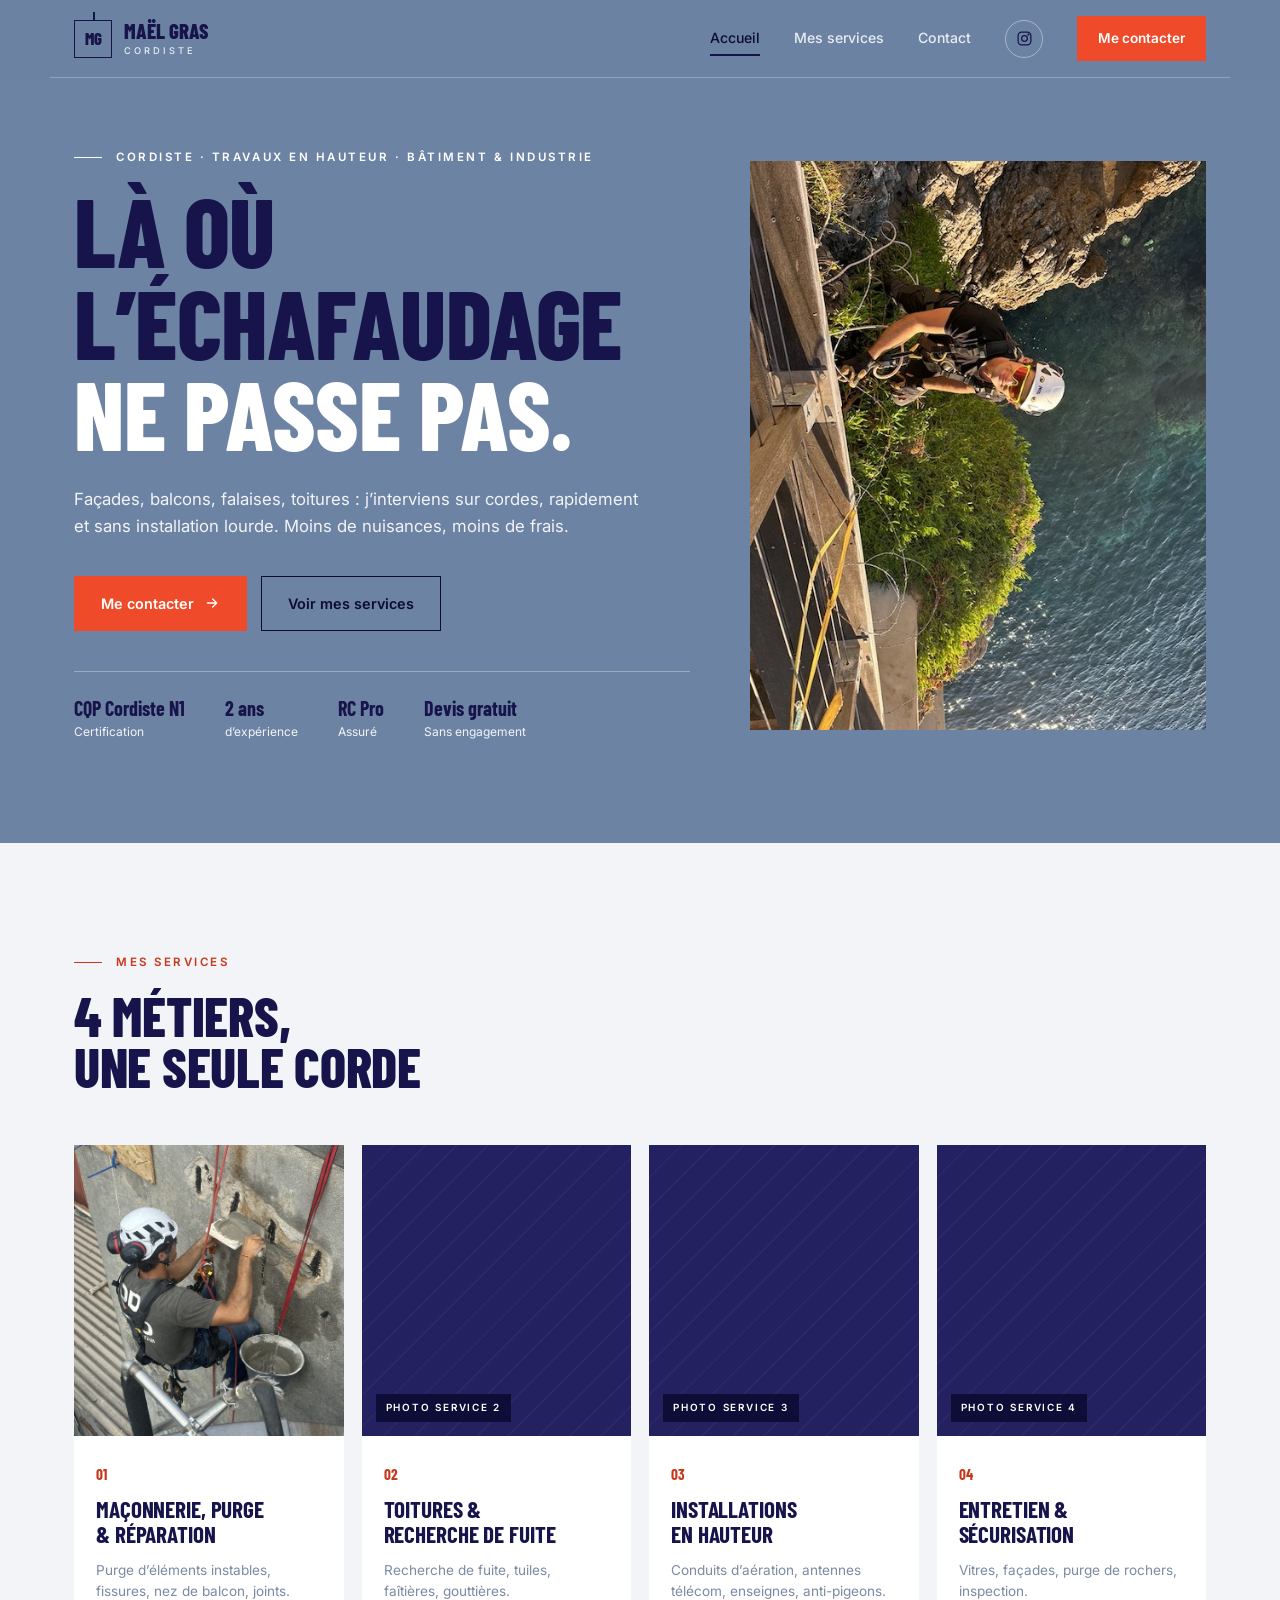
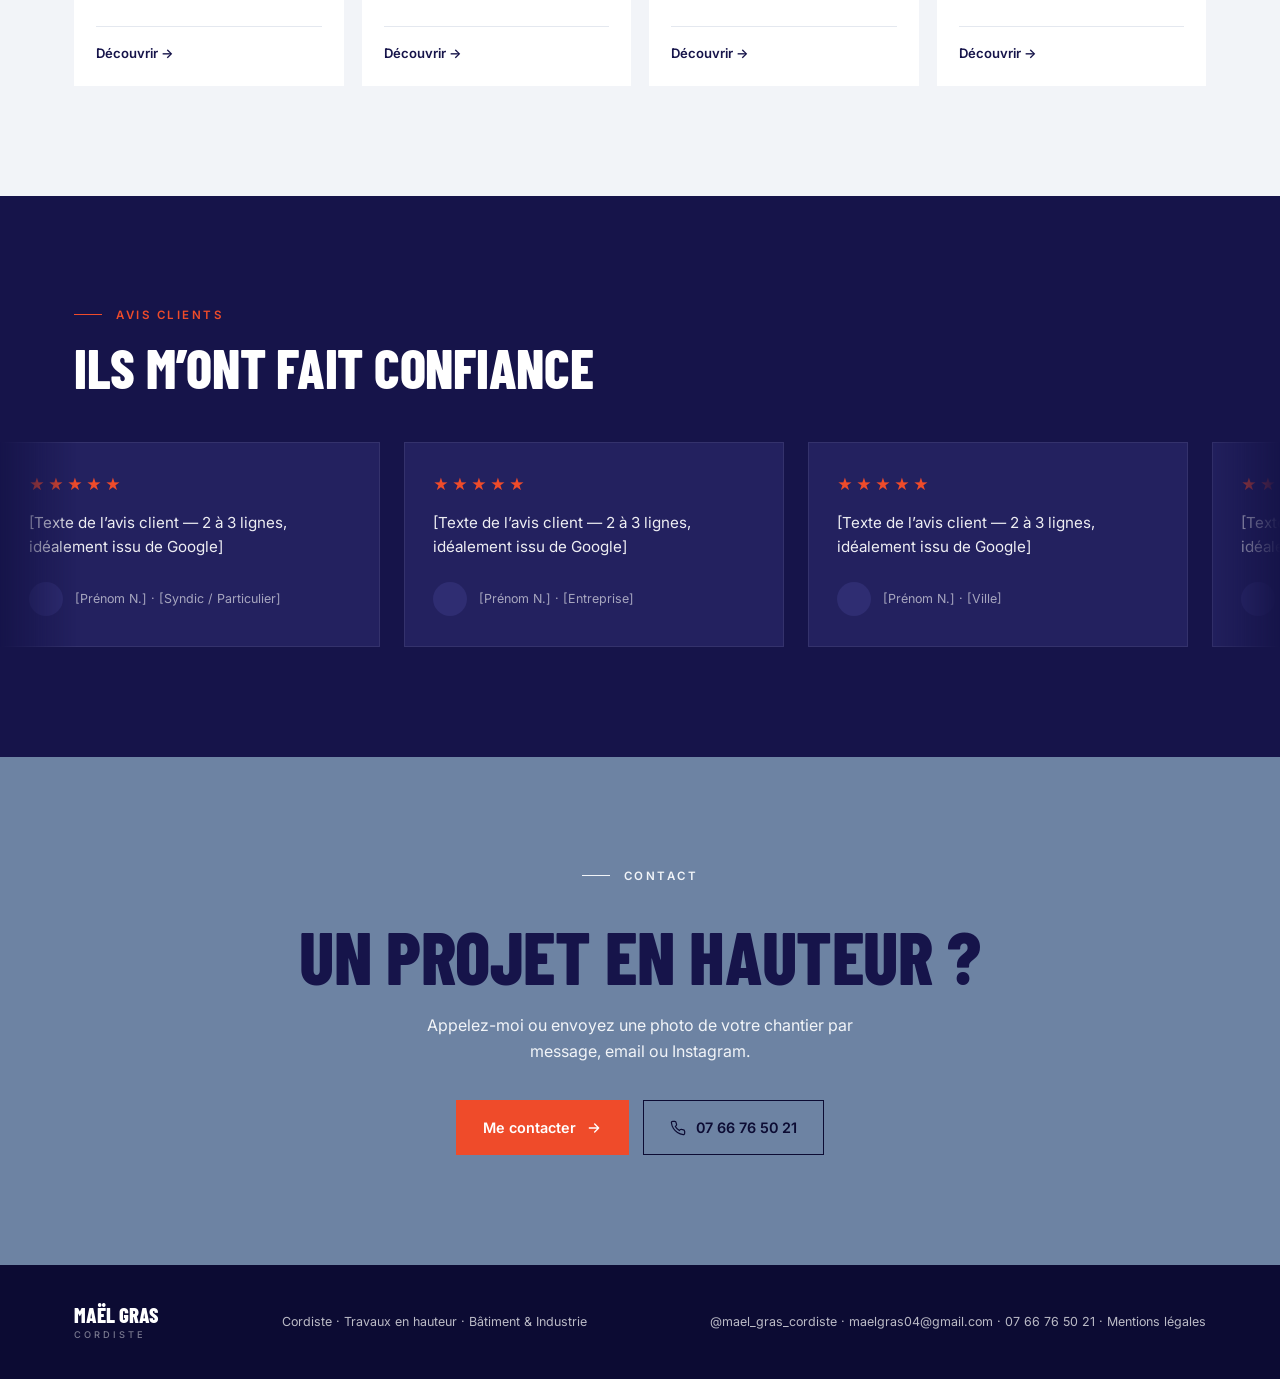
==== commit b1d48c54: "Maçonnerie : vraie photo de chantier (carte d'accueil et page service) Co-Authored-By: Claude Opus 5" ====
--- a/index.html
+++ b/index.html
@@ -64,7 +64,7 @@
       </div>
       <div class="services-grid">
         <a class="service-card" href="maconnerie-purge-reparation.html">
-          <div class="media"><span class="tag">Photo service 1</span></div>
+          <div class="media"><img src="assets/img/maconnerie-reparation-facade.jpg" width="1200" height="1600" alt="Maël Gras sur cordes rebouchant une façade à la truelle" loading="lazy"></div>
           <div class="body">
             <span class="num">01</span>
             <h3>Maçonnerie, purge<br>&amp; réparation</h3>
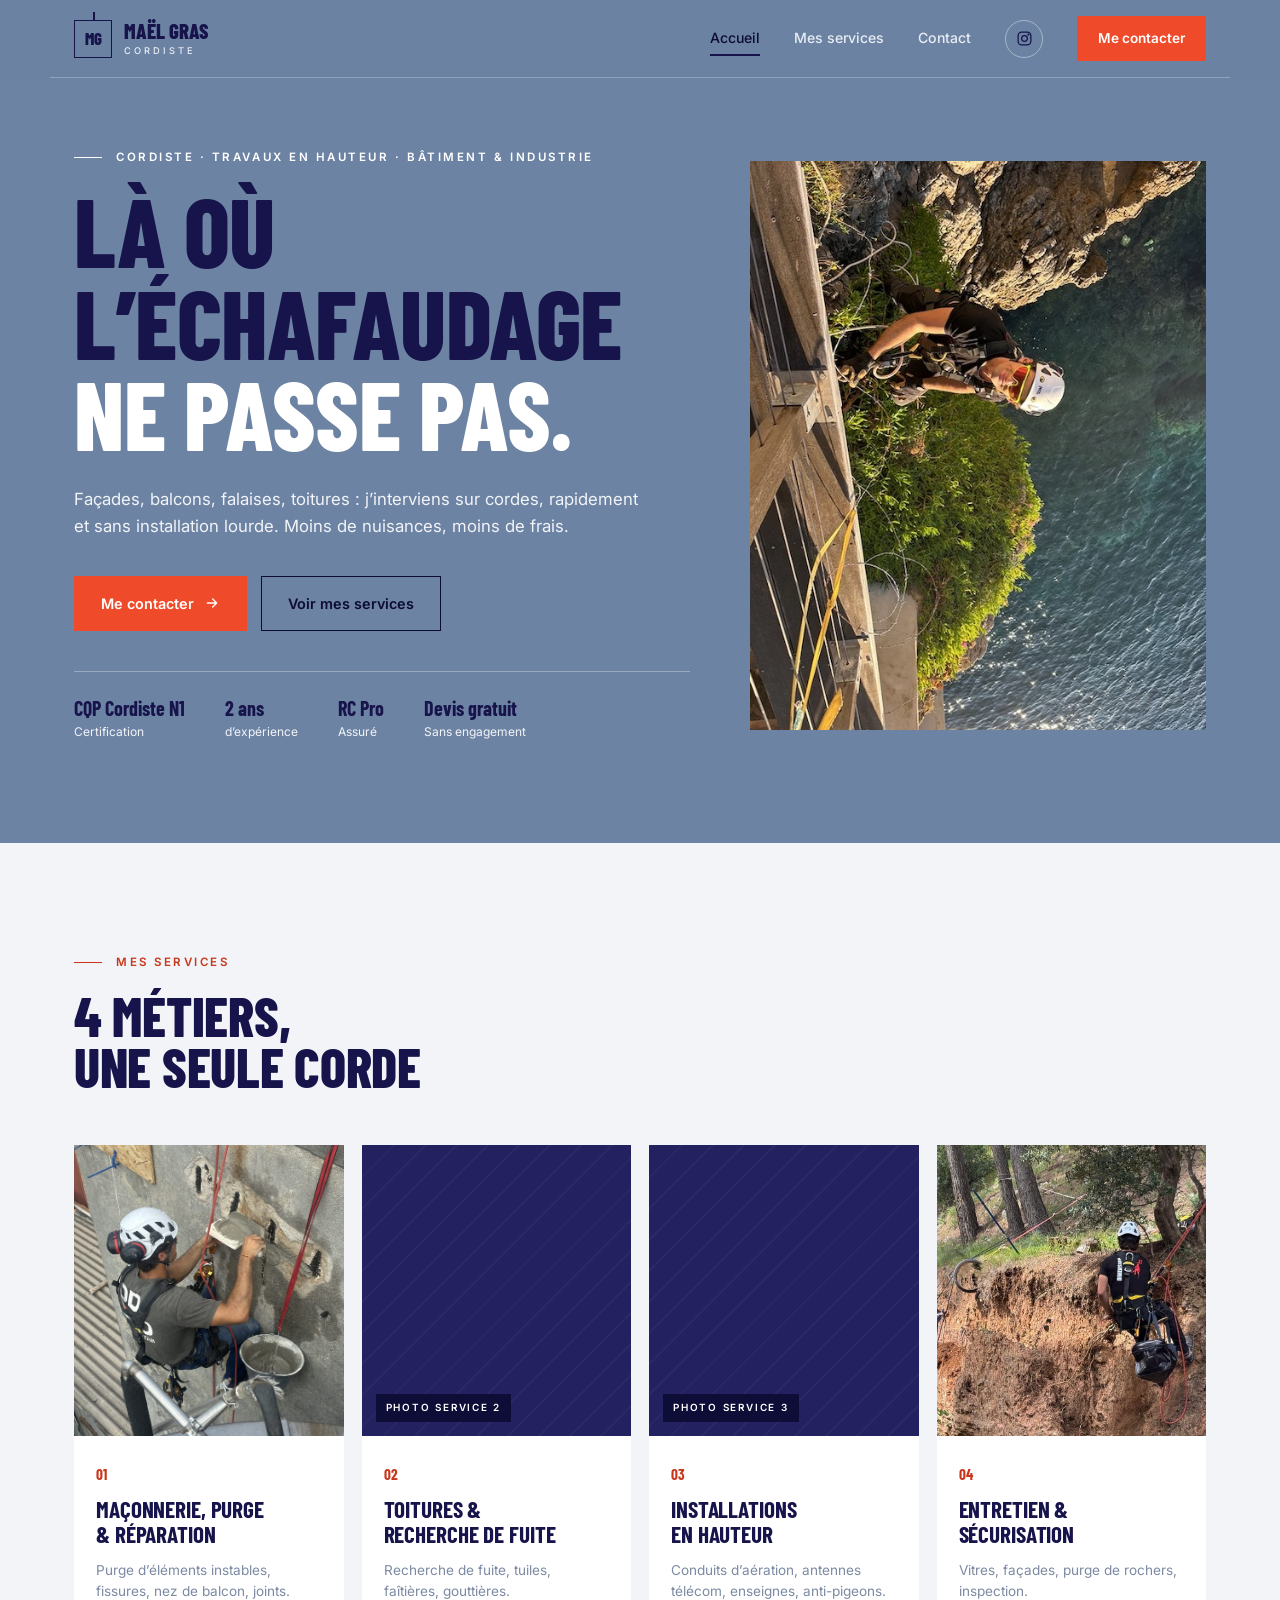
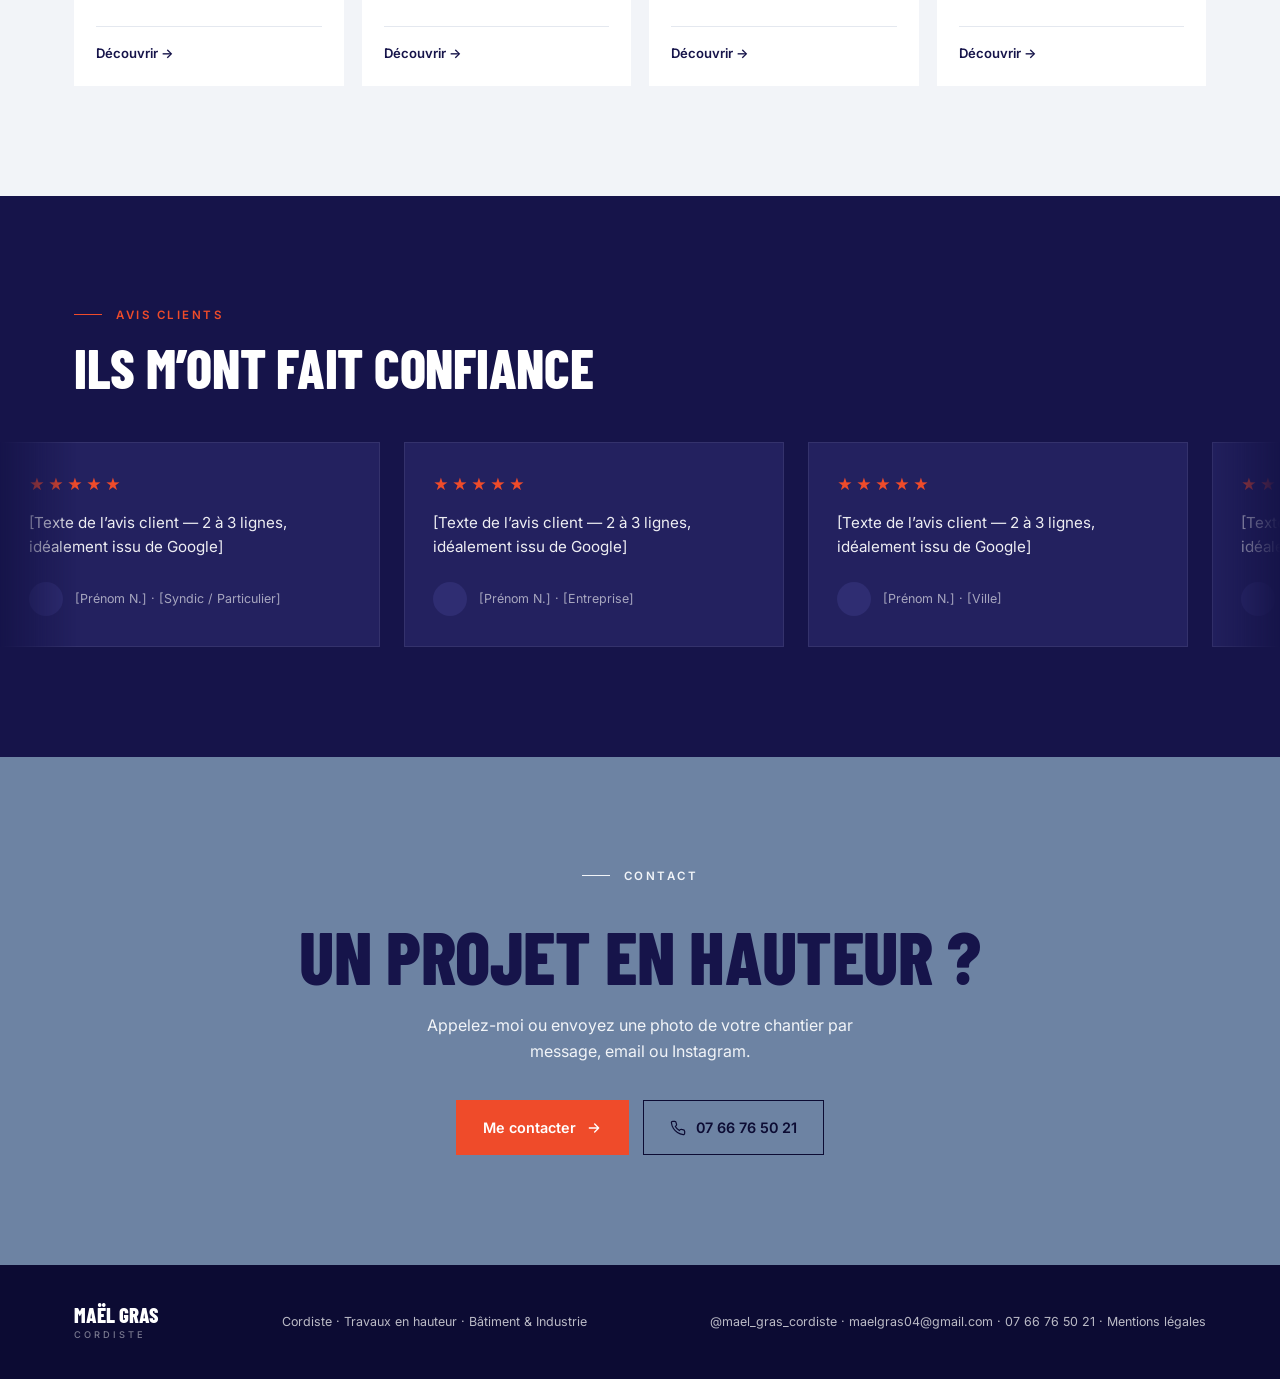
==== commit af6eef01: "Entretien & sécurisation : vraie photo de chantier sur talus Co-Authored-By: Claude Opus 5.5 <norepl" ====
--- a/index.html
+++ b/index.html
@@ -91,7 +91,7 @@
           </div>
         </a>
         <a class="service-card" href="entretien-securisation.html">
-          <div class="media"><span class="tag">Photo service 4</span></div>
+          <div class="media"><img src="assets/img/talus-securisation-cordes.jpg" width="1125" height="844" alt="Intervention sur cordes pour sécuriser un talus" style="object-position: 72% 50%" loading="lazy"></div>
           <div class="body">
             <span class="num">04</span>
             <h3>Entretien &amp;<br>sécurisation</h3>
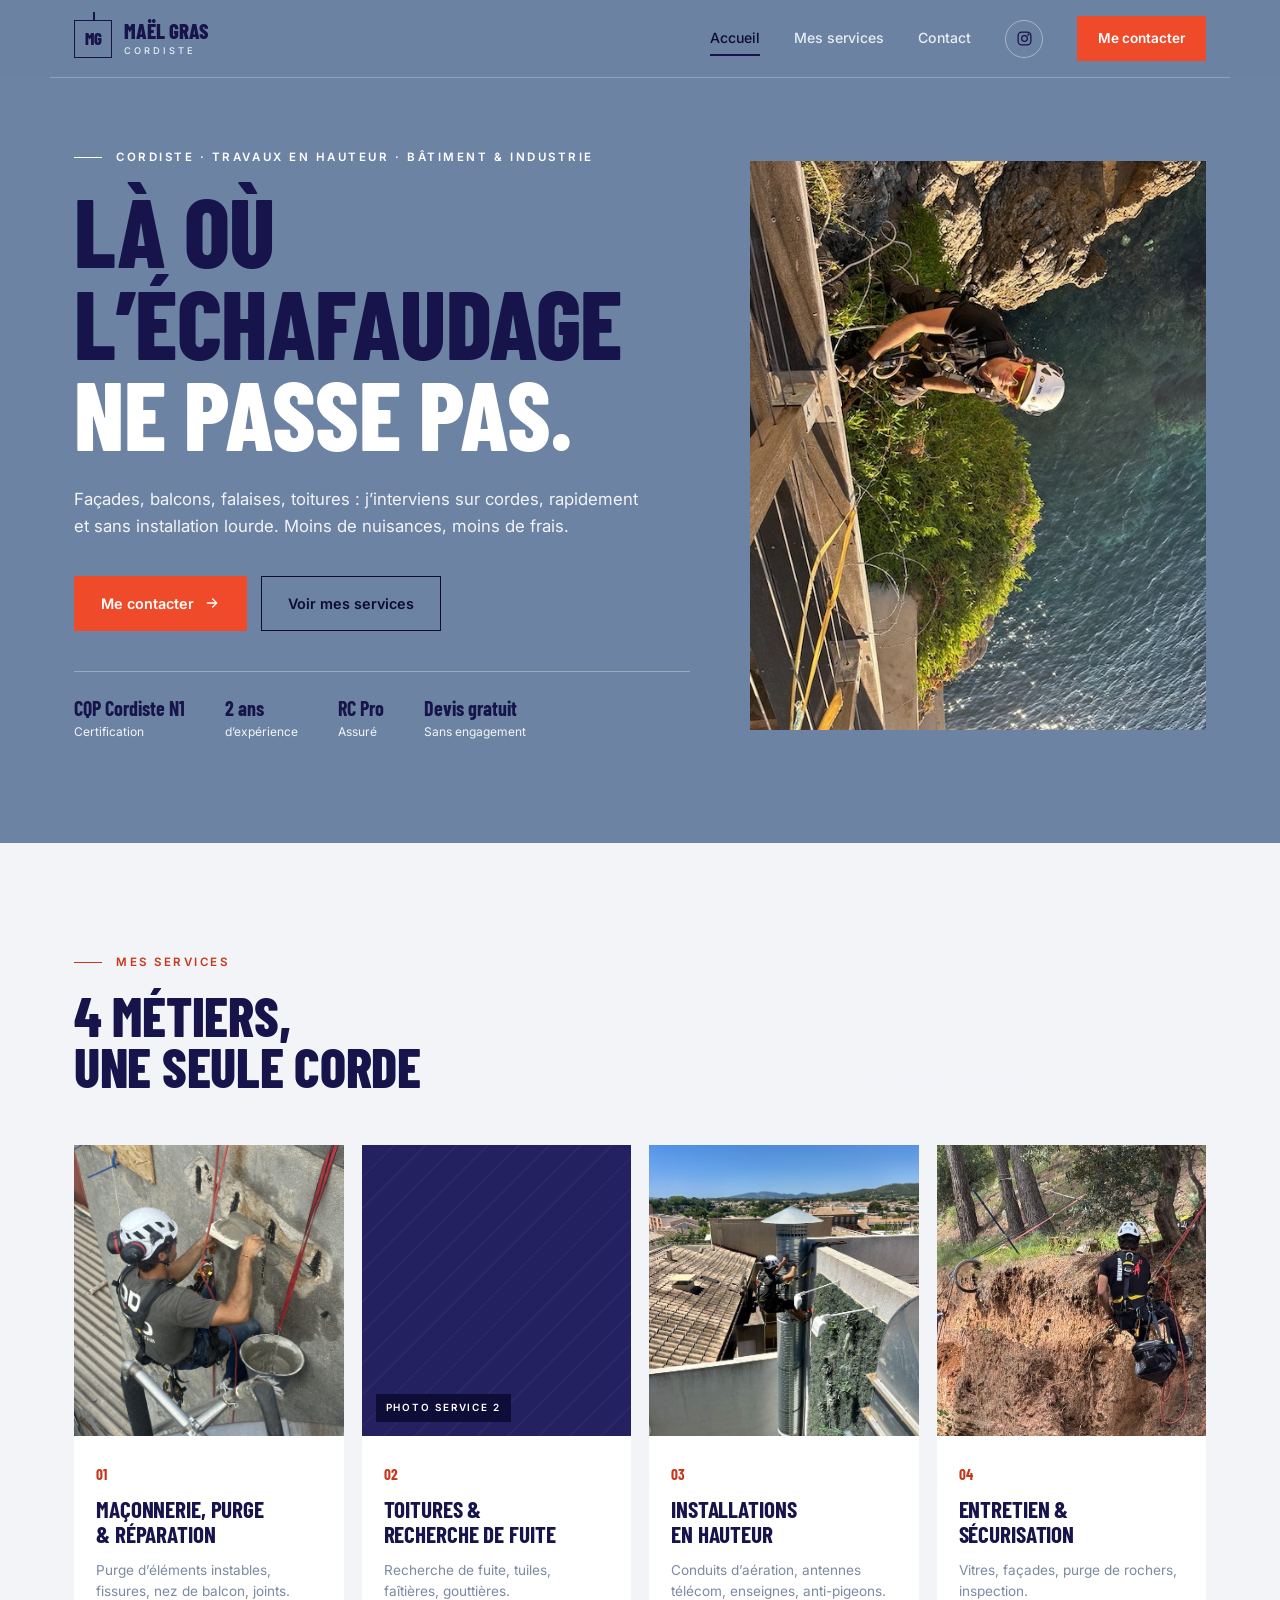
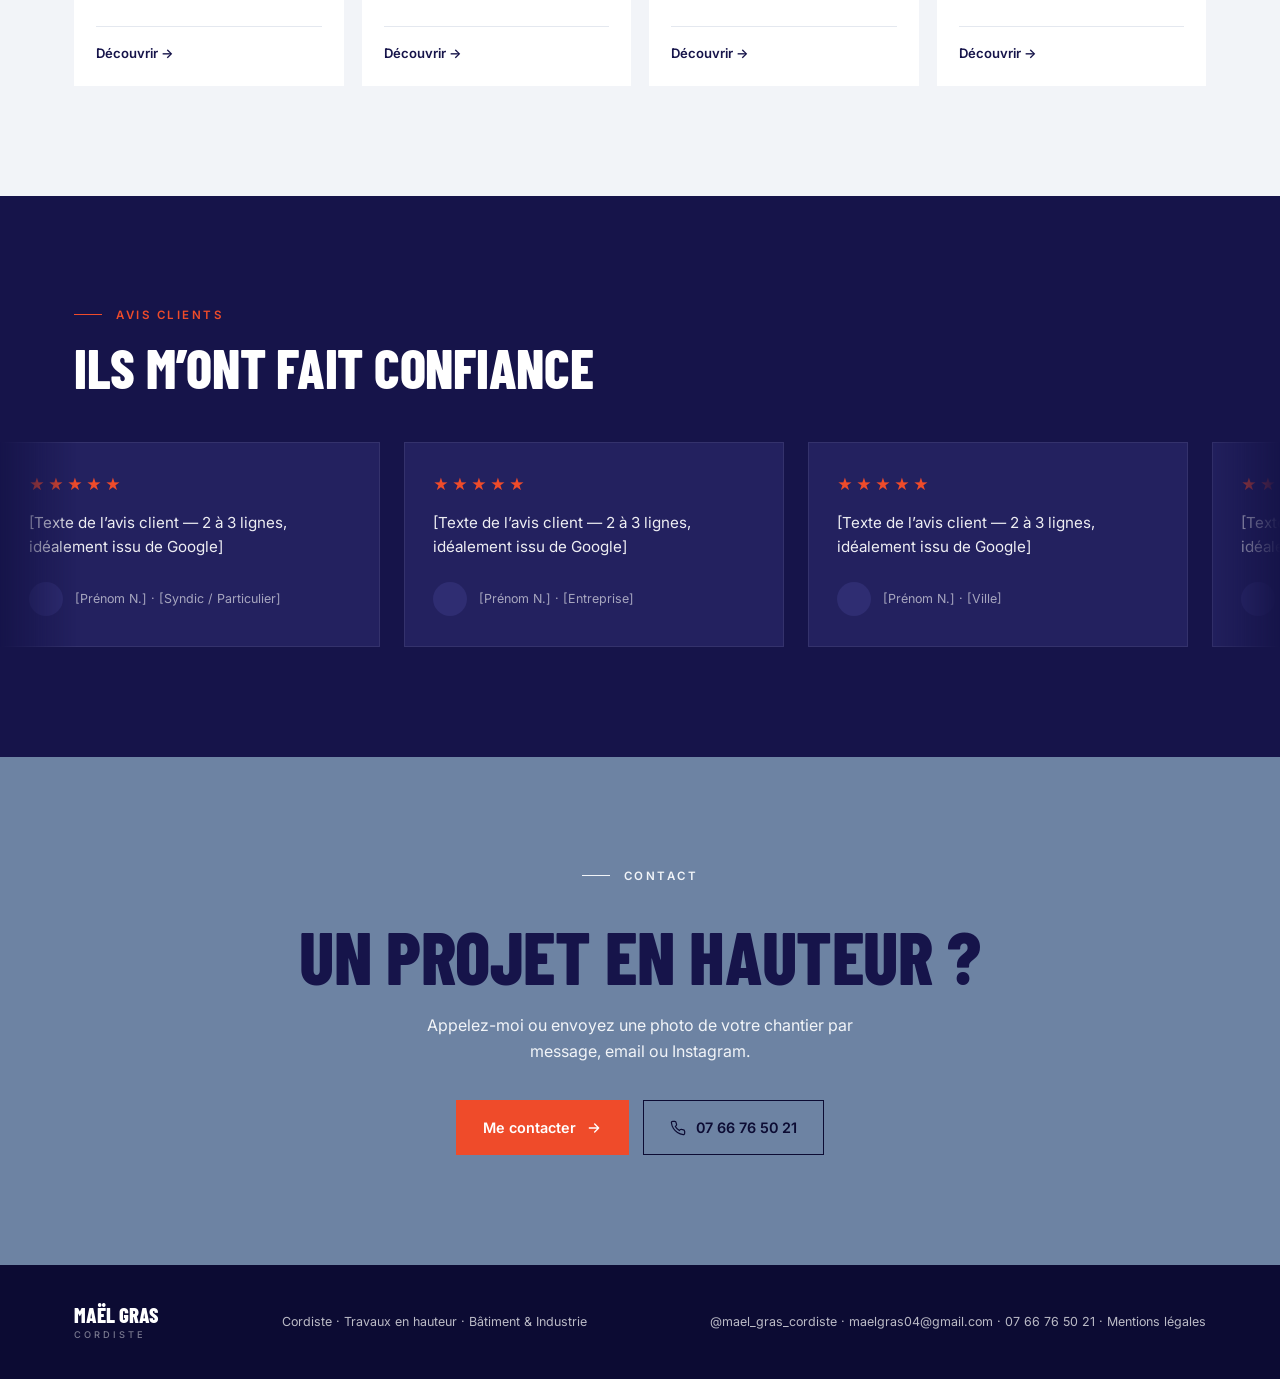
==== commit 661e833e: "Installations en hauteur : photo du conduit d'aération Co-Authored-By: Claude Opus 5.5 <noreply@anth" ====
--- a/index.html
+++ b/index.html
@@ -82,7 +82,7 @@
           </div>
         </a>
         <a class="service-card" href="installations-en-hauteur.html">
-          <div class="media"><span class="tag">Photo service 3</span></div>
+          <div class="media"><img src="assets/img/installation-conduit-aeration.jpg" width="1200" height="1600" alt="Maël Gras sur cordes installant un conduit d’aération en aluminium" style="object-position: 48% 35%" loading="lazy"></div>
           <div class="body">
             <span class="num">03</span>
             <h3>Installations<br>en hauteur</h3>
